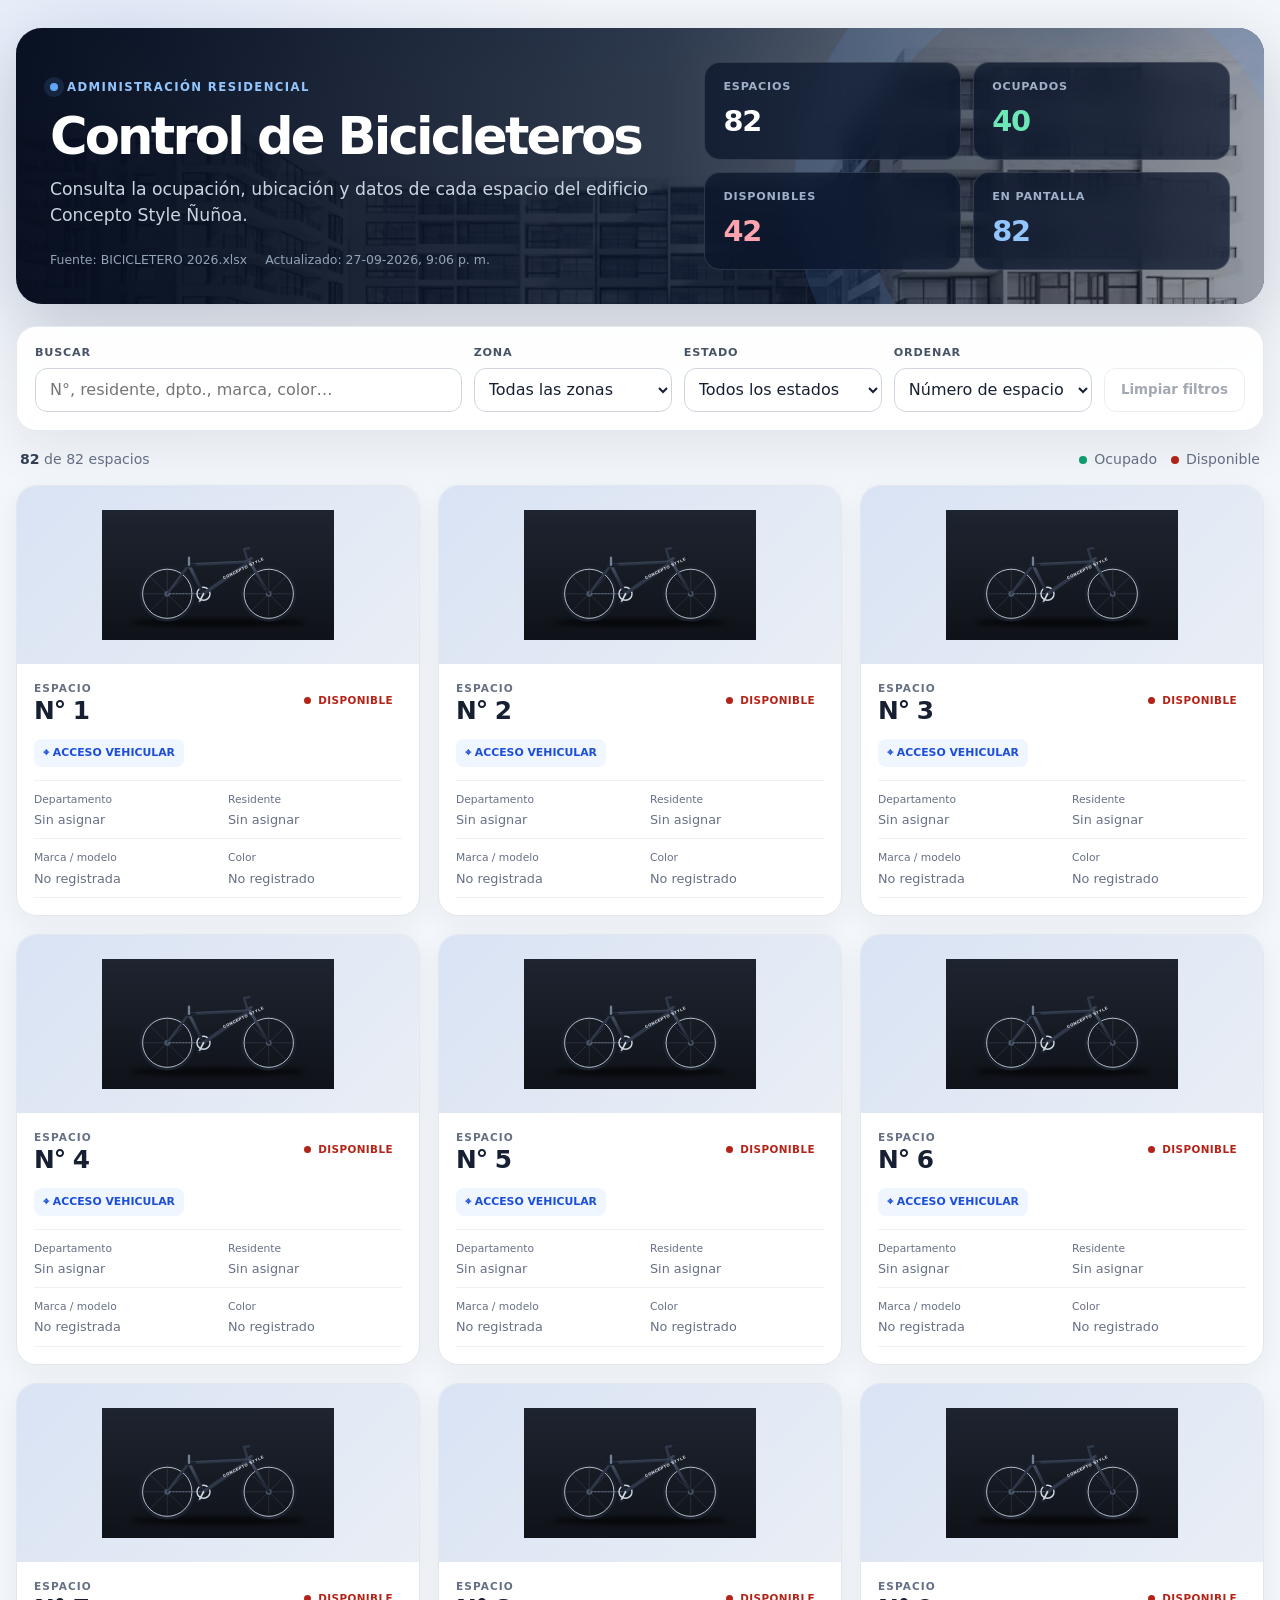
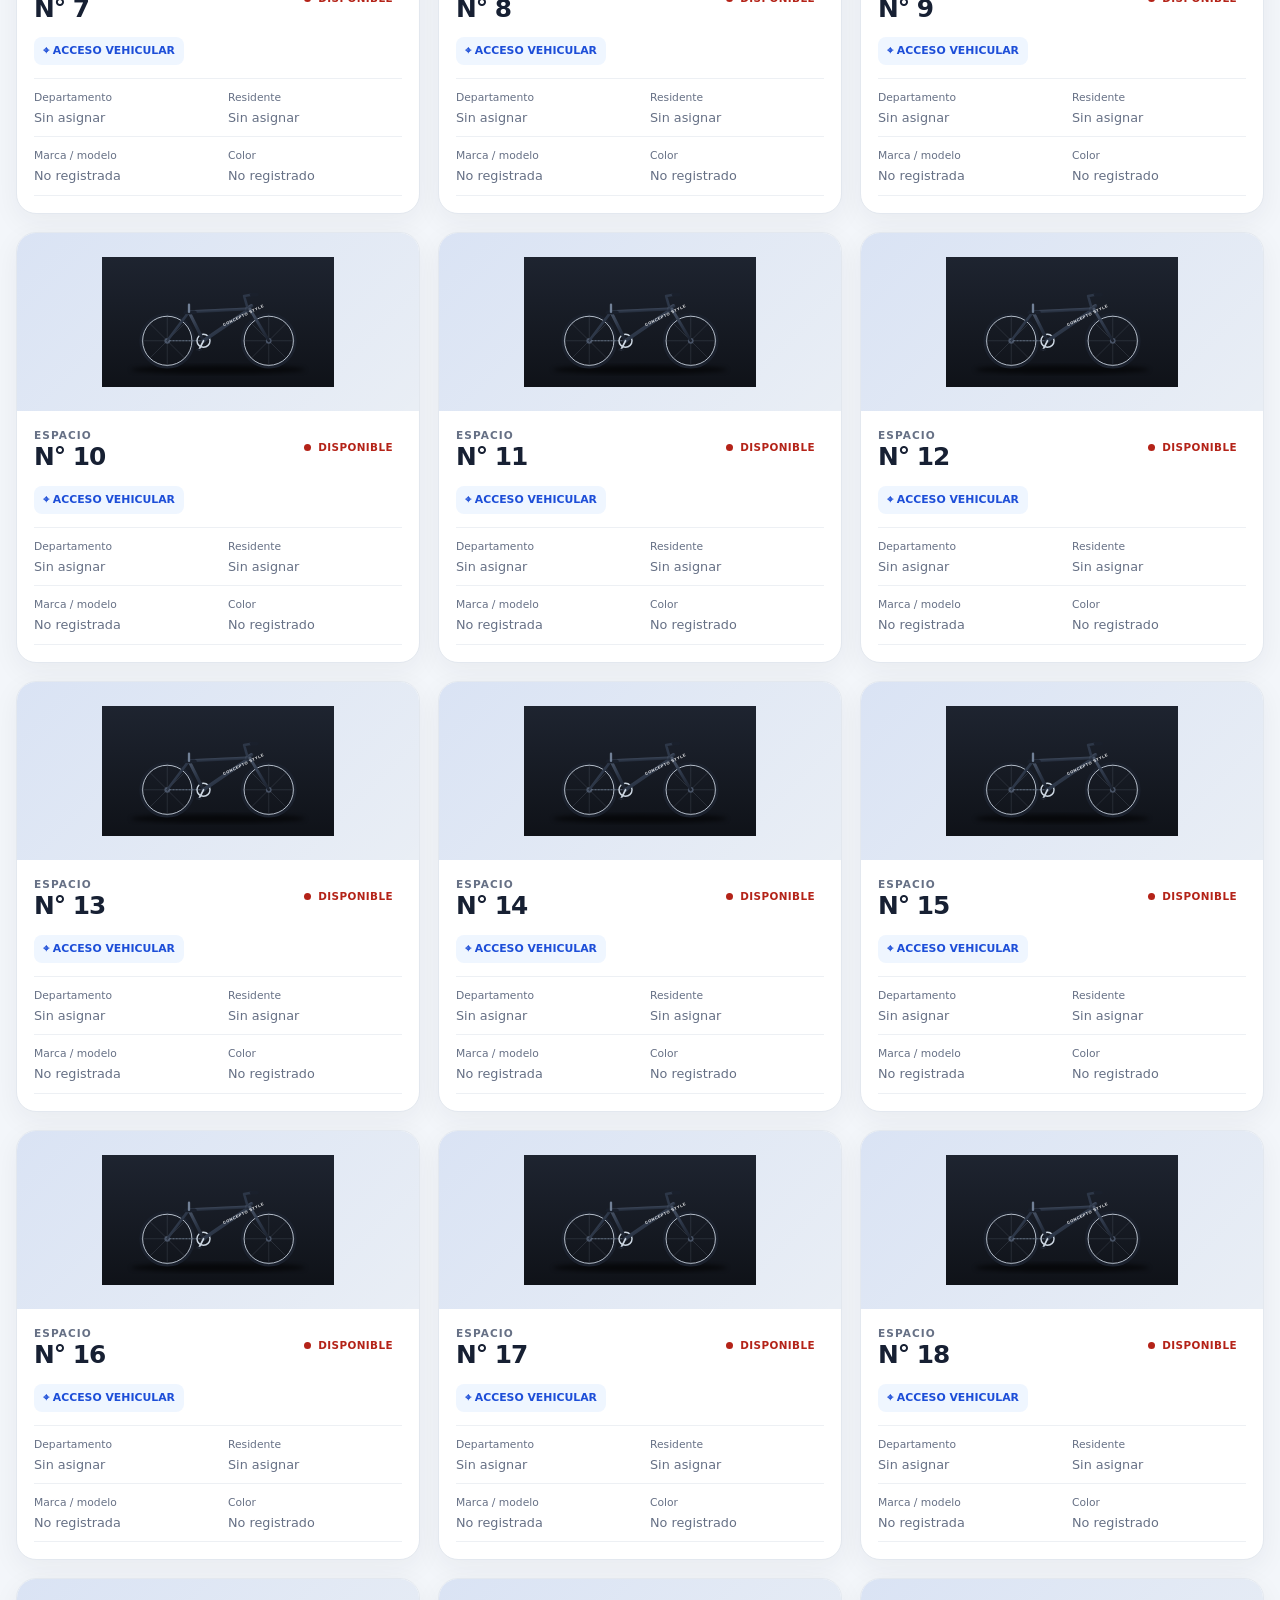
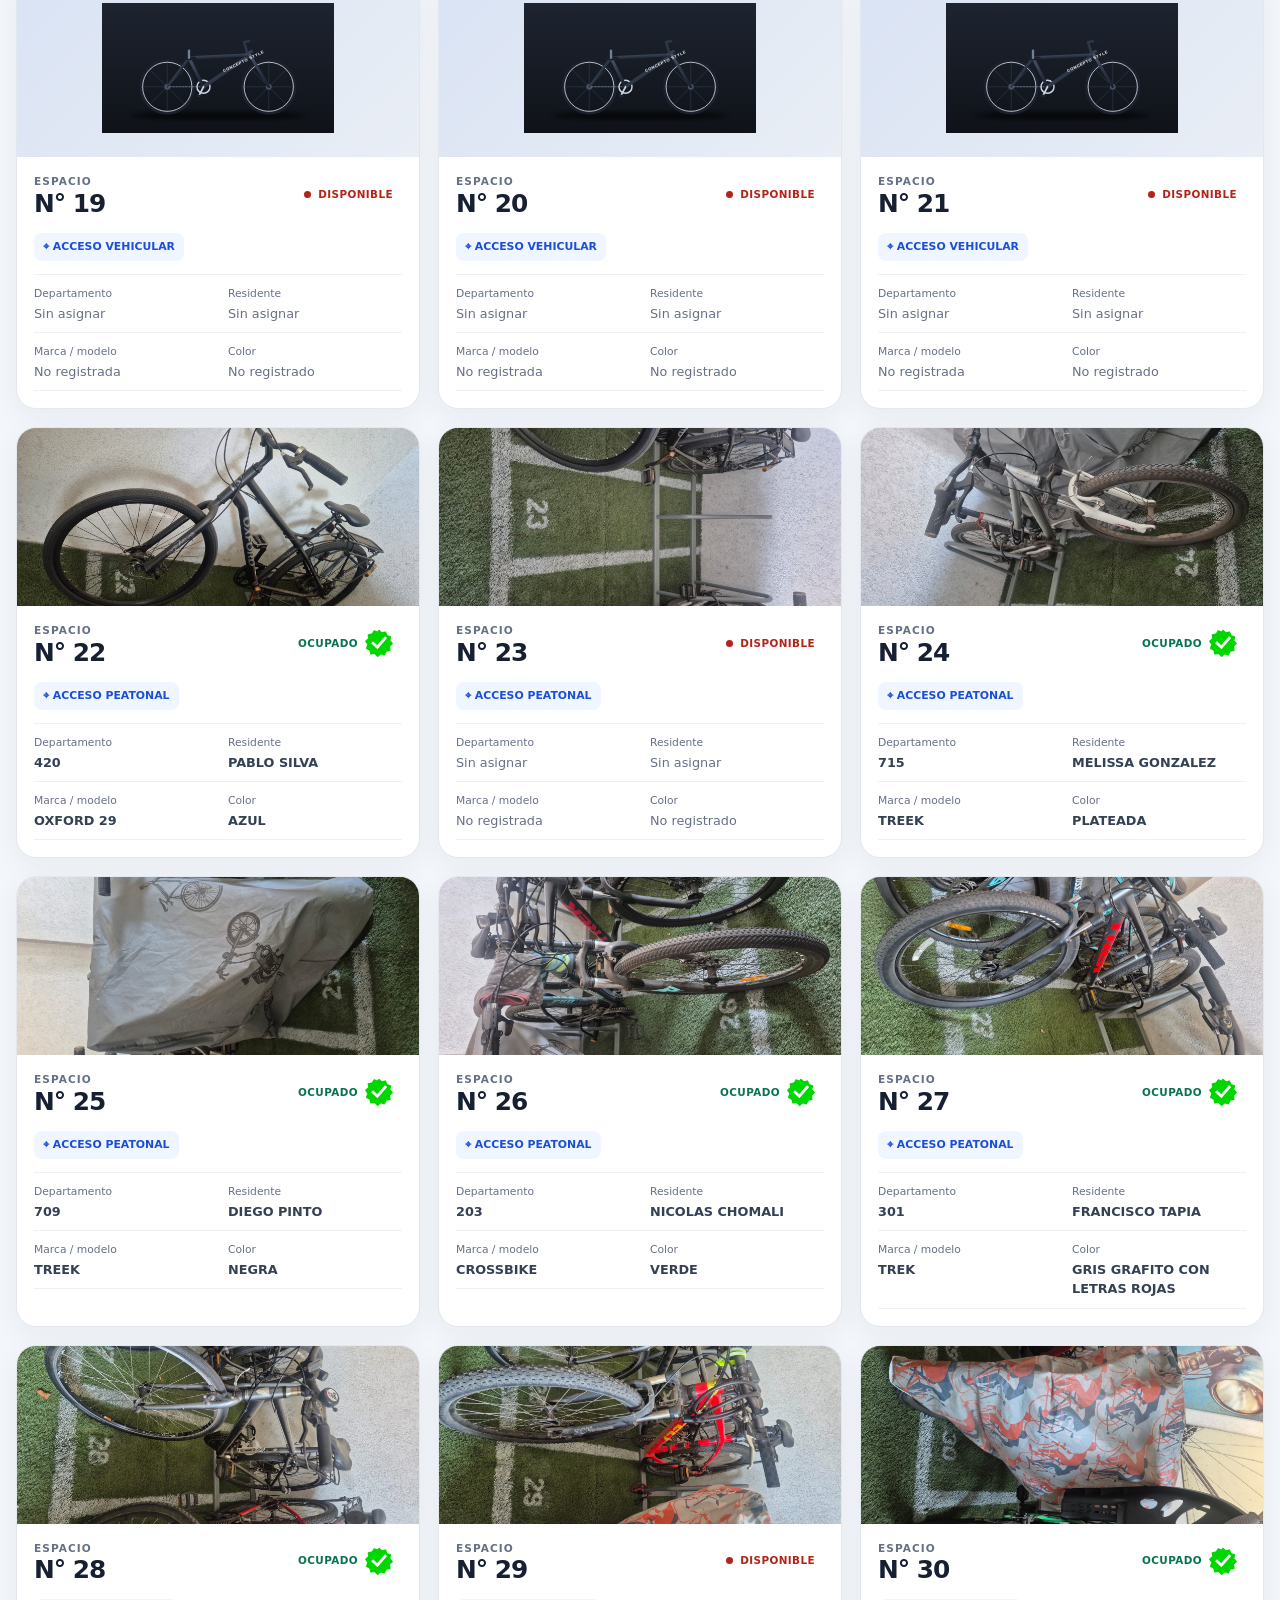
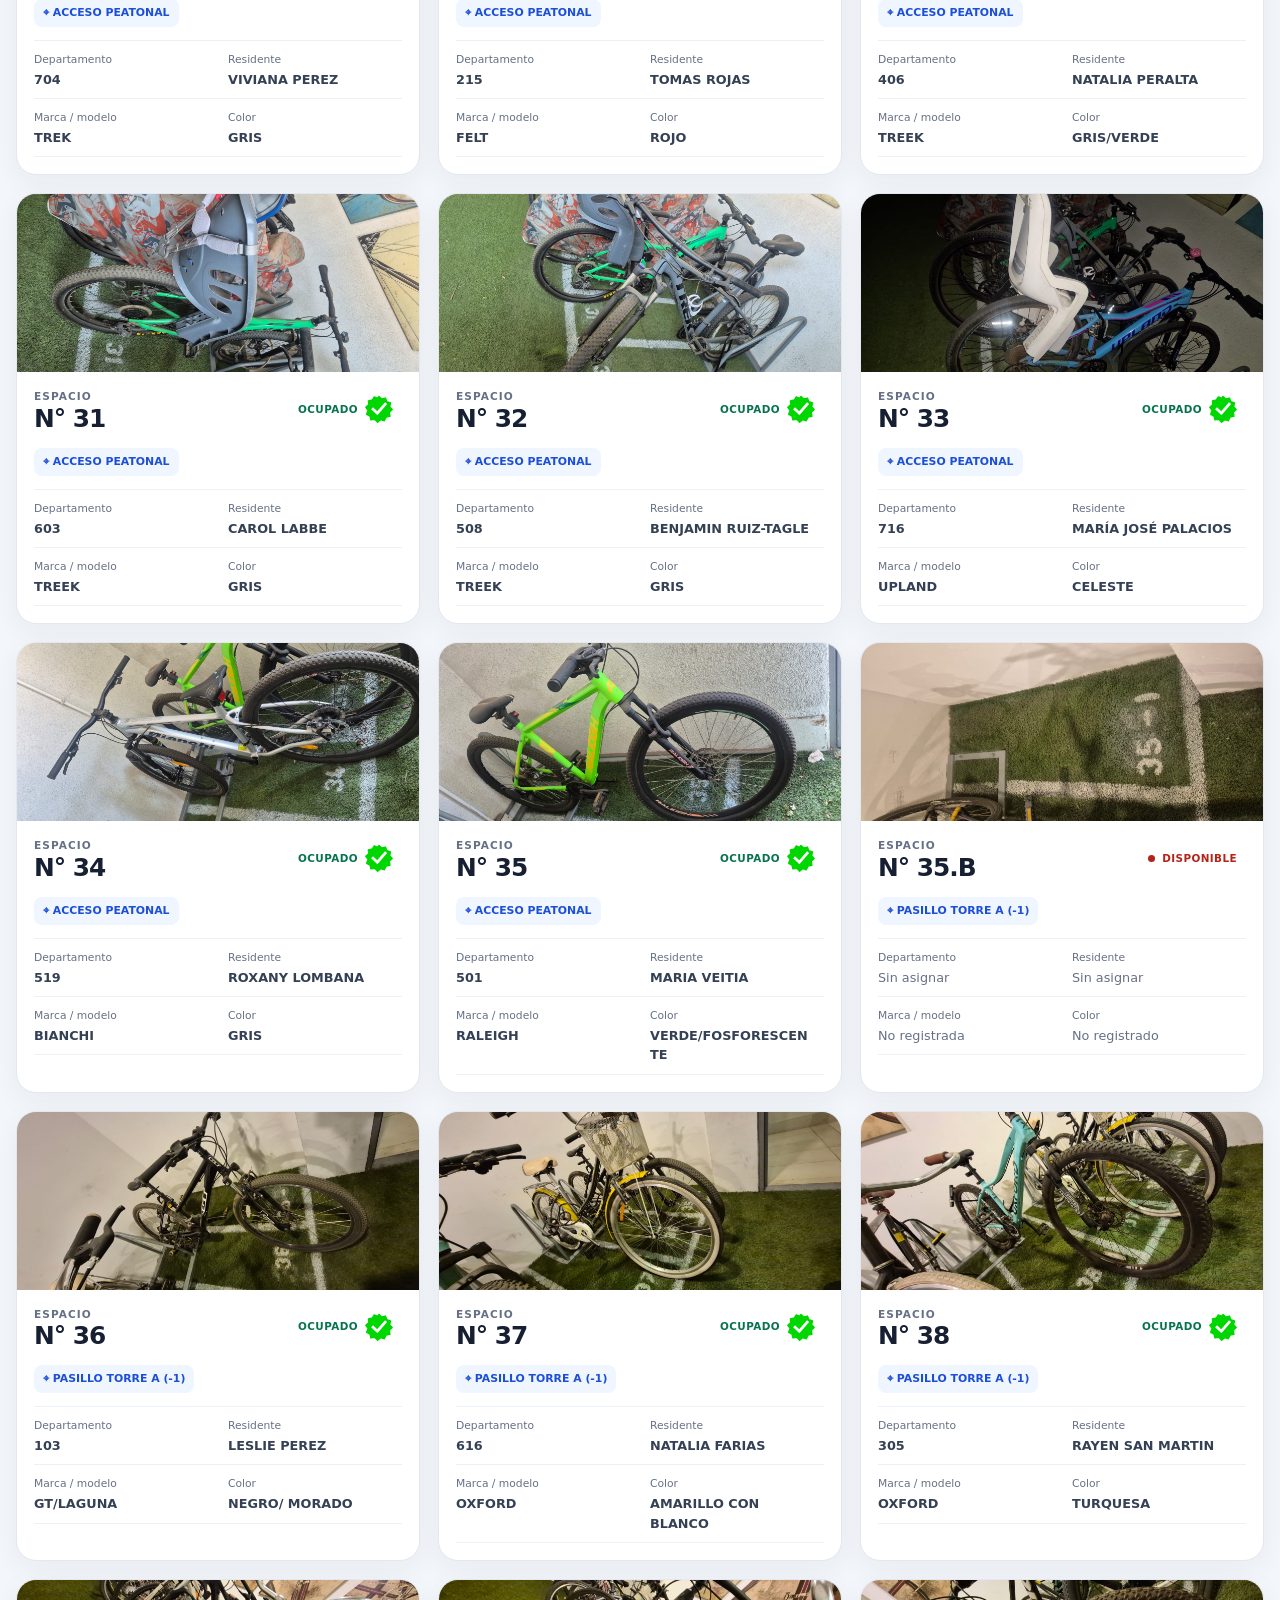
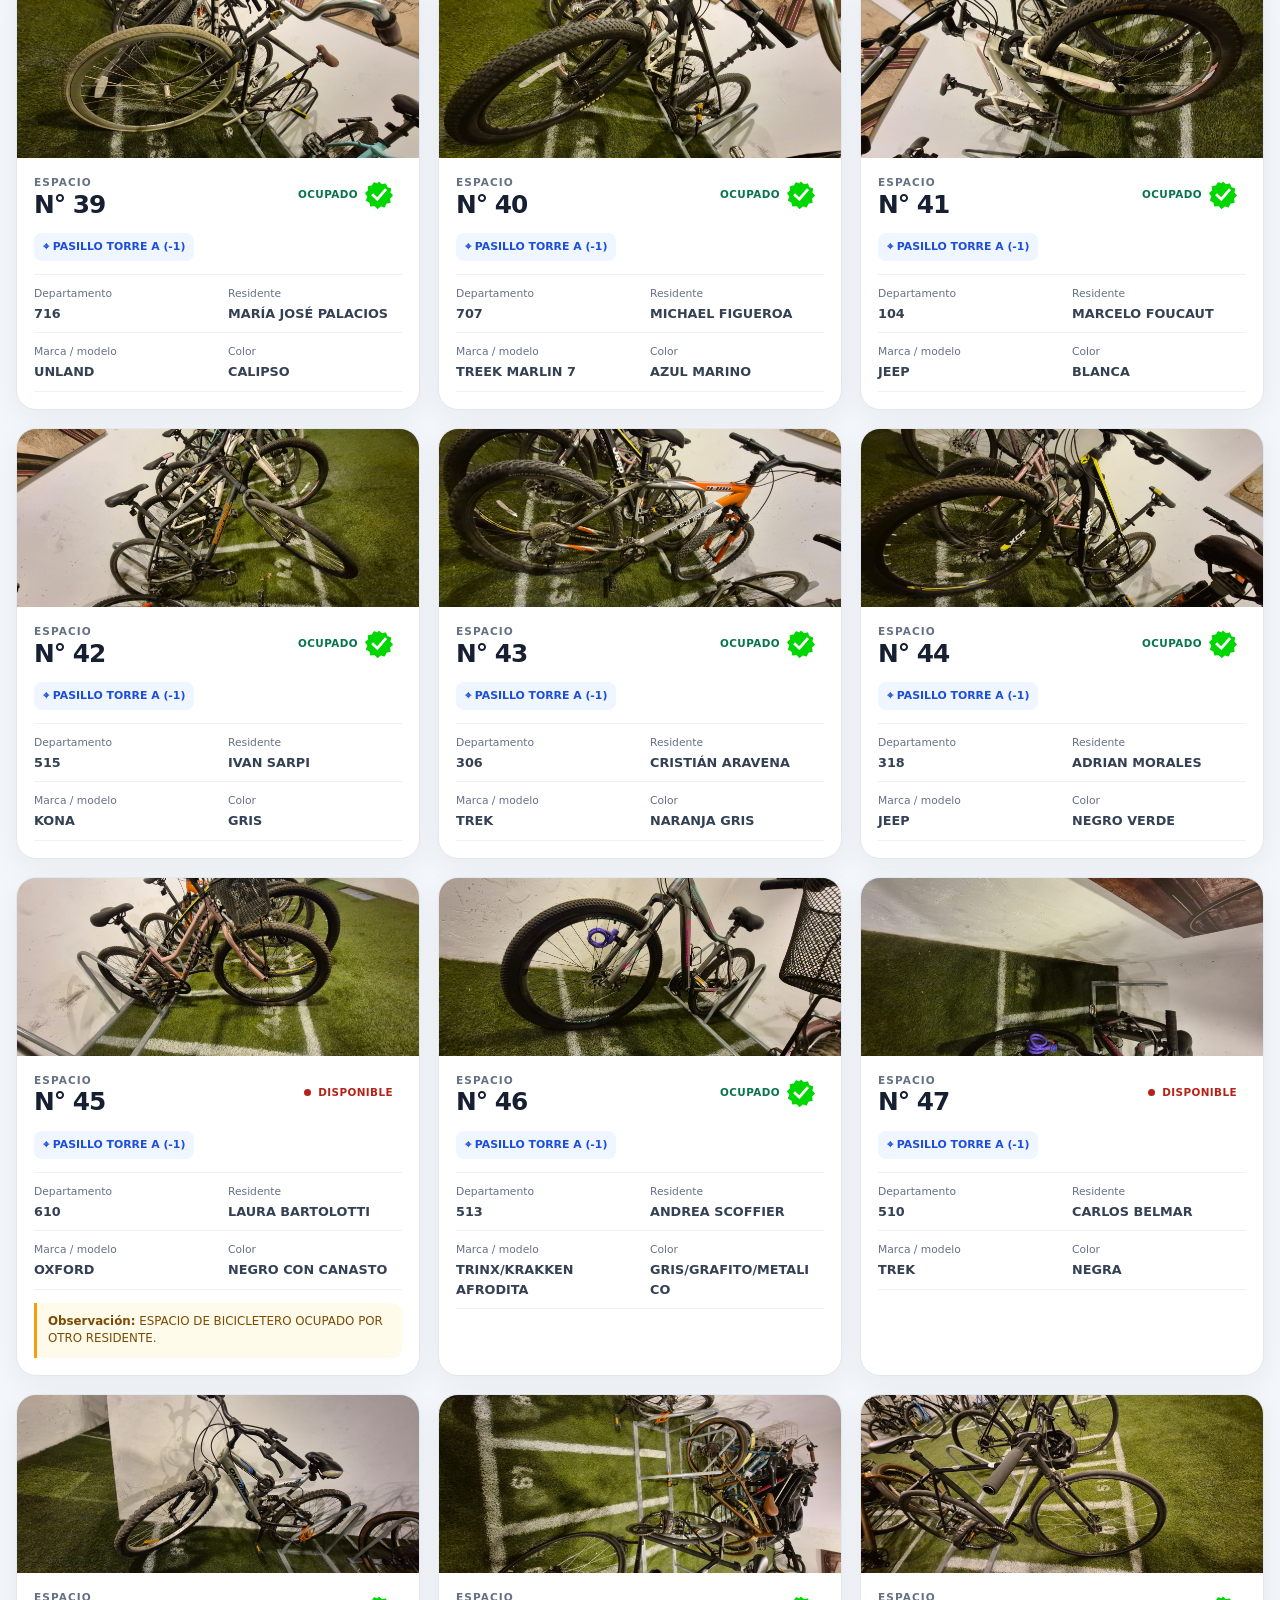
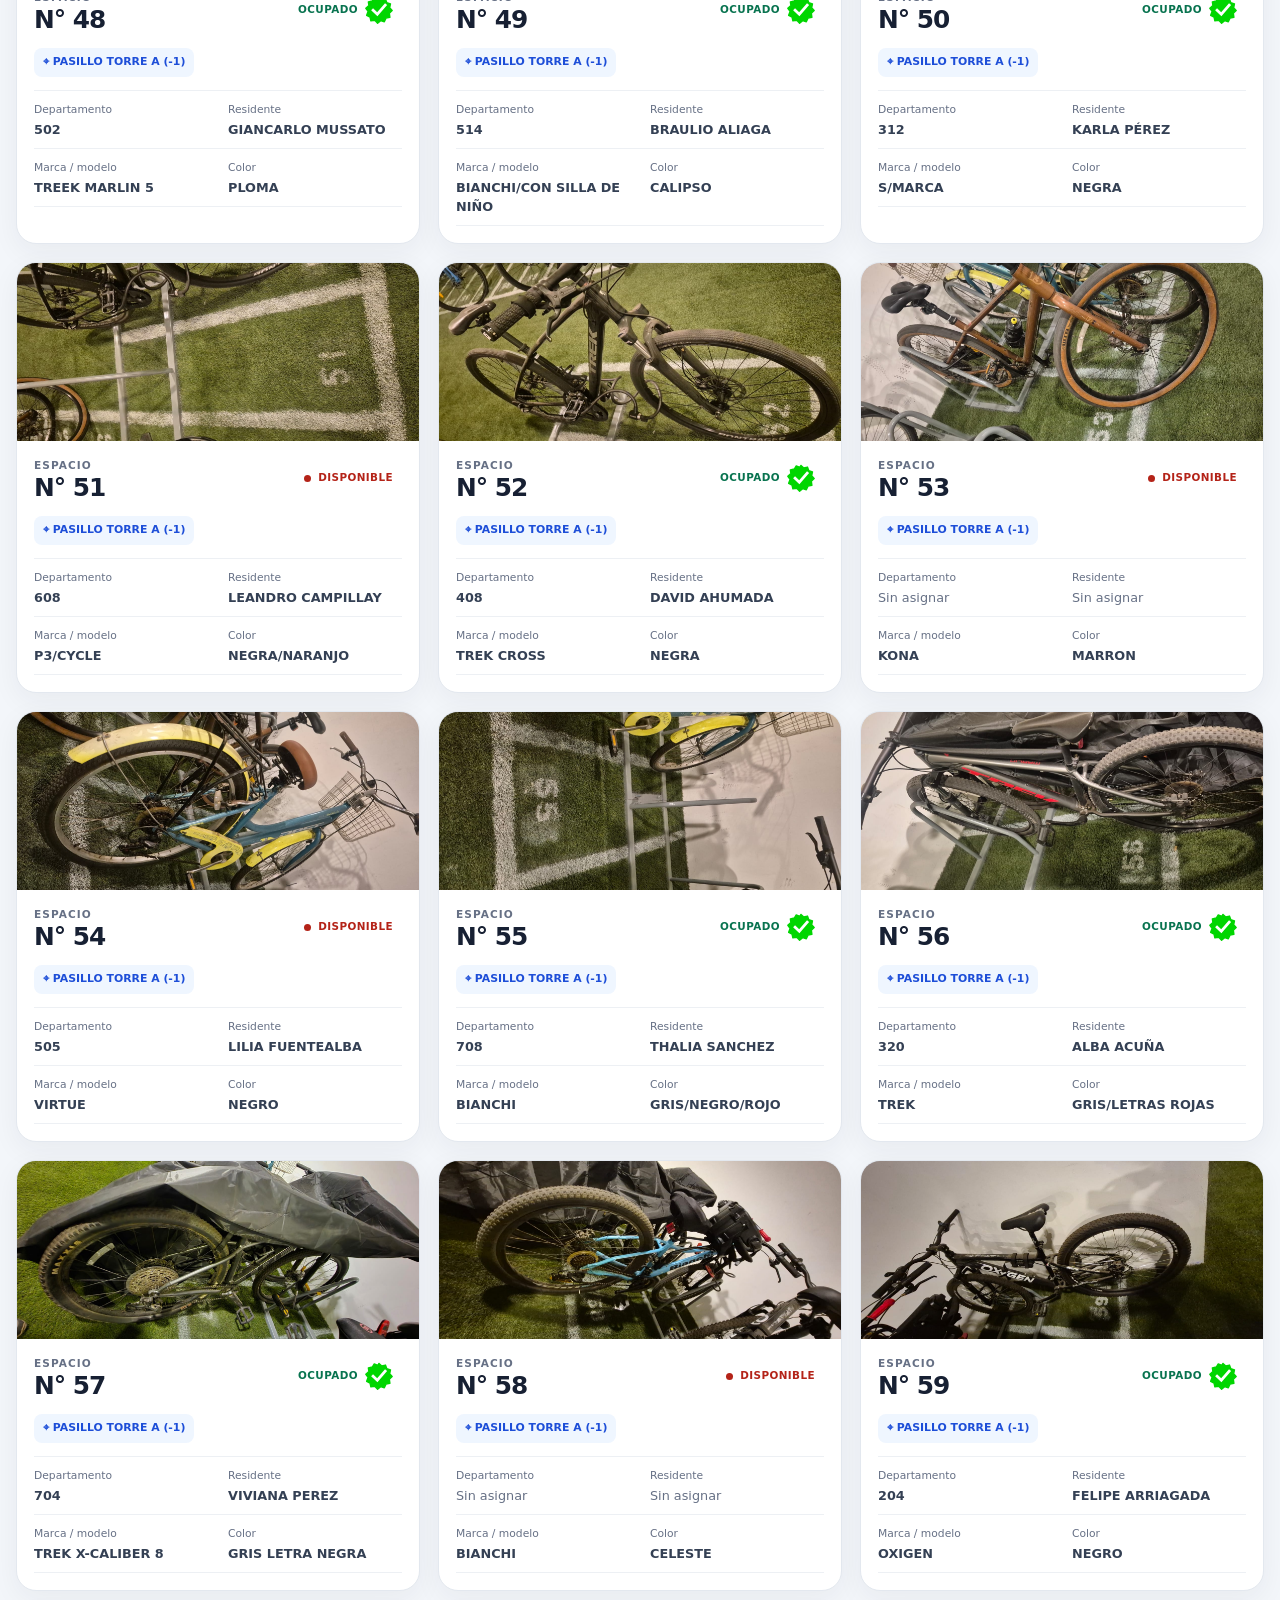
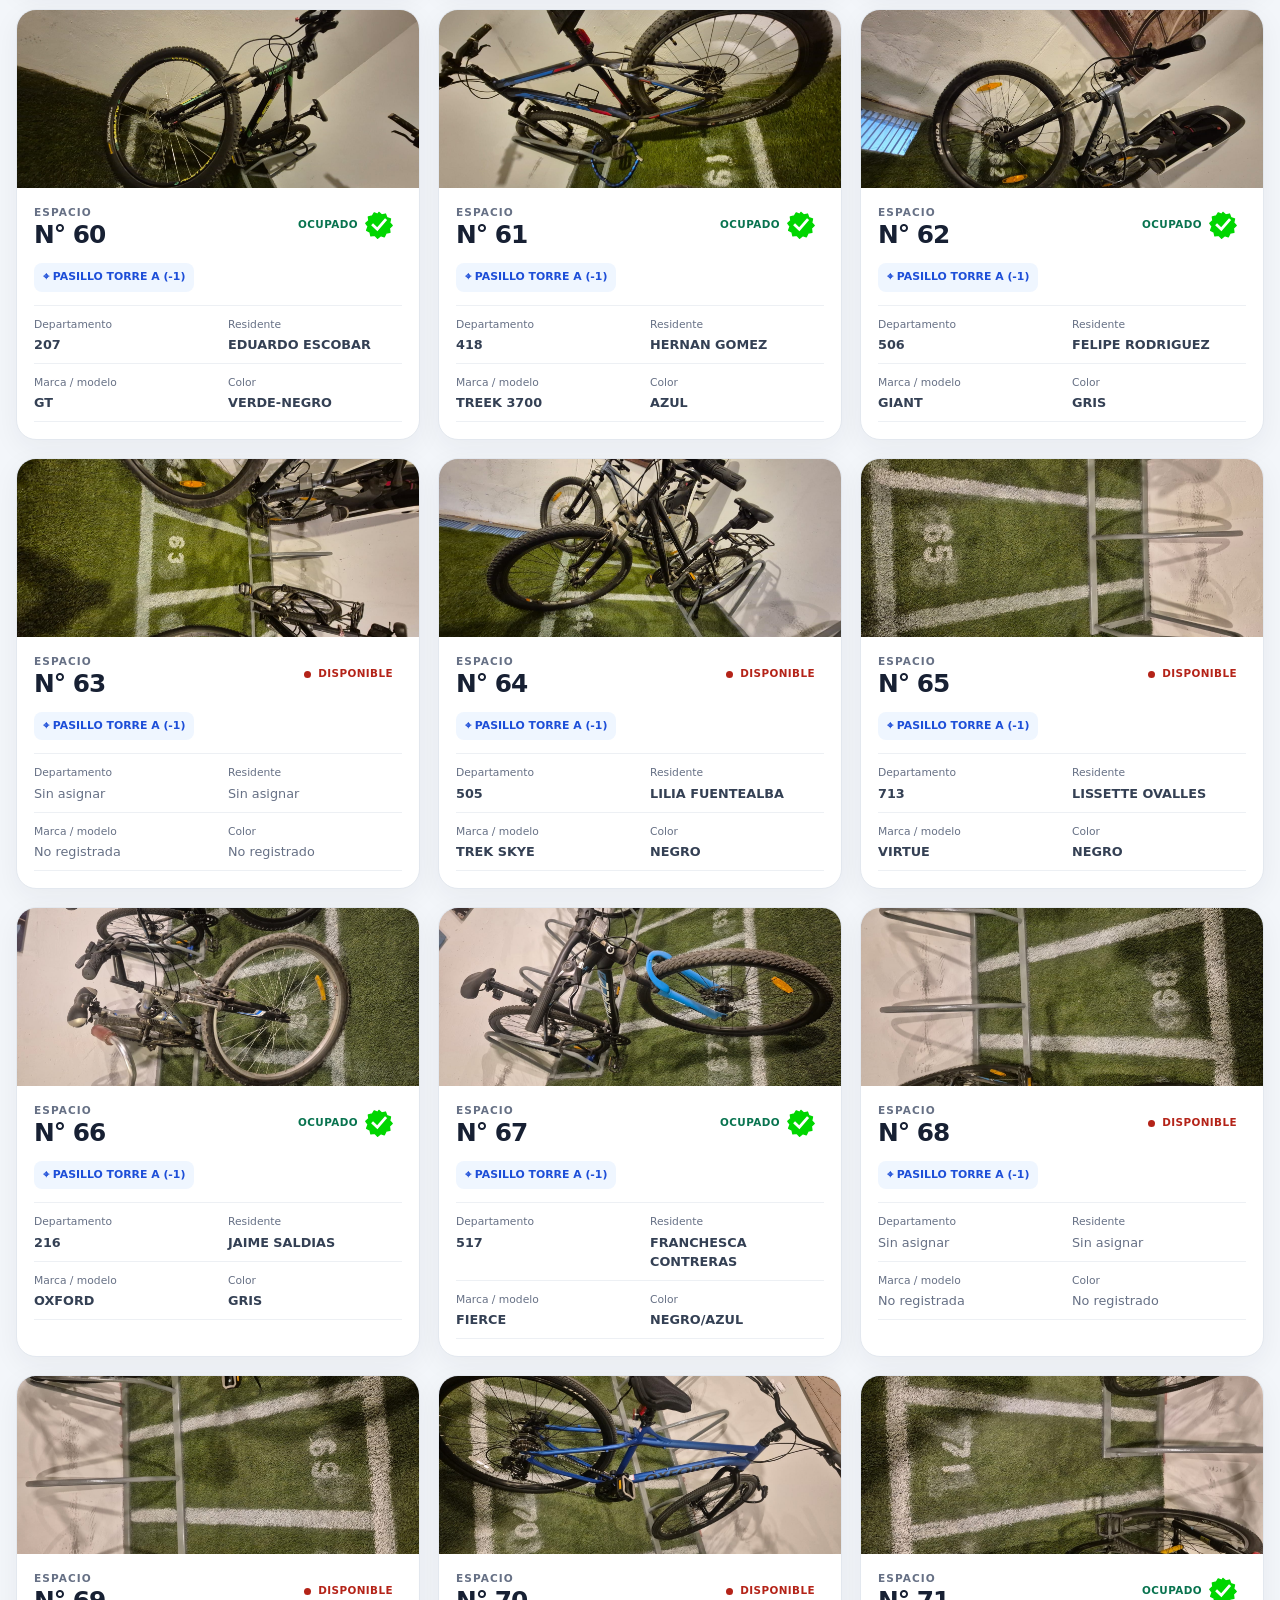
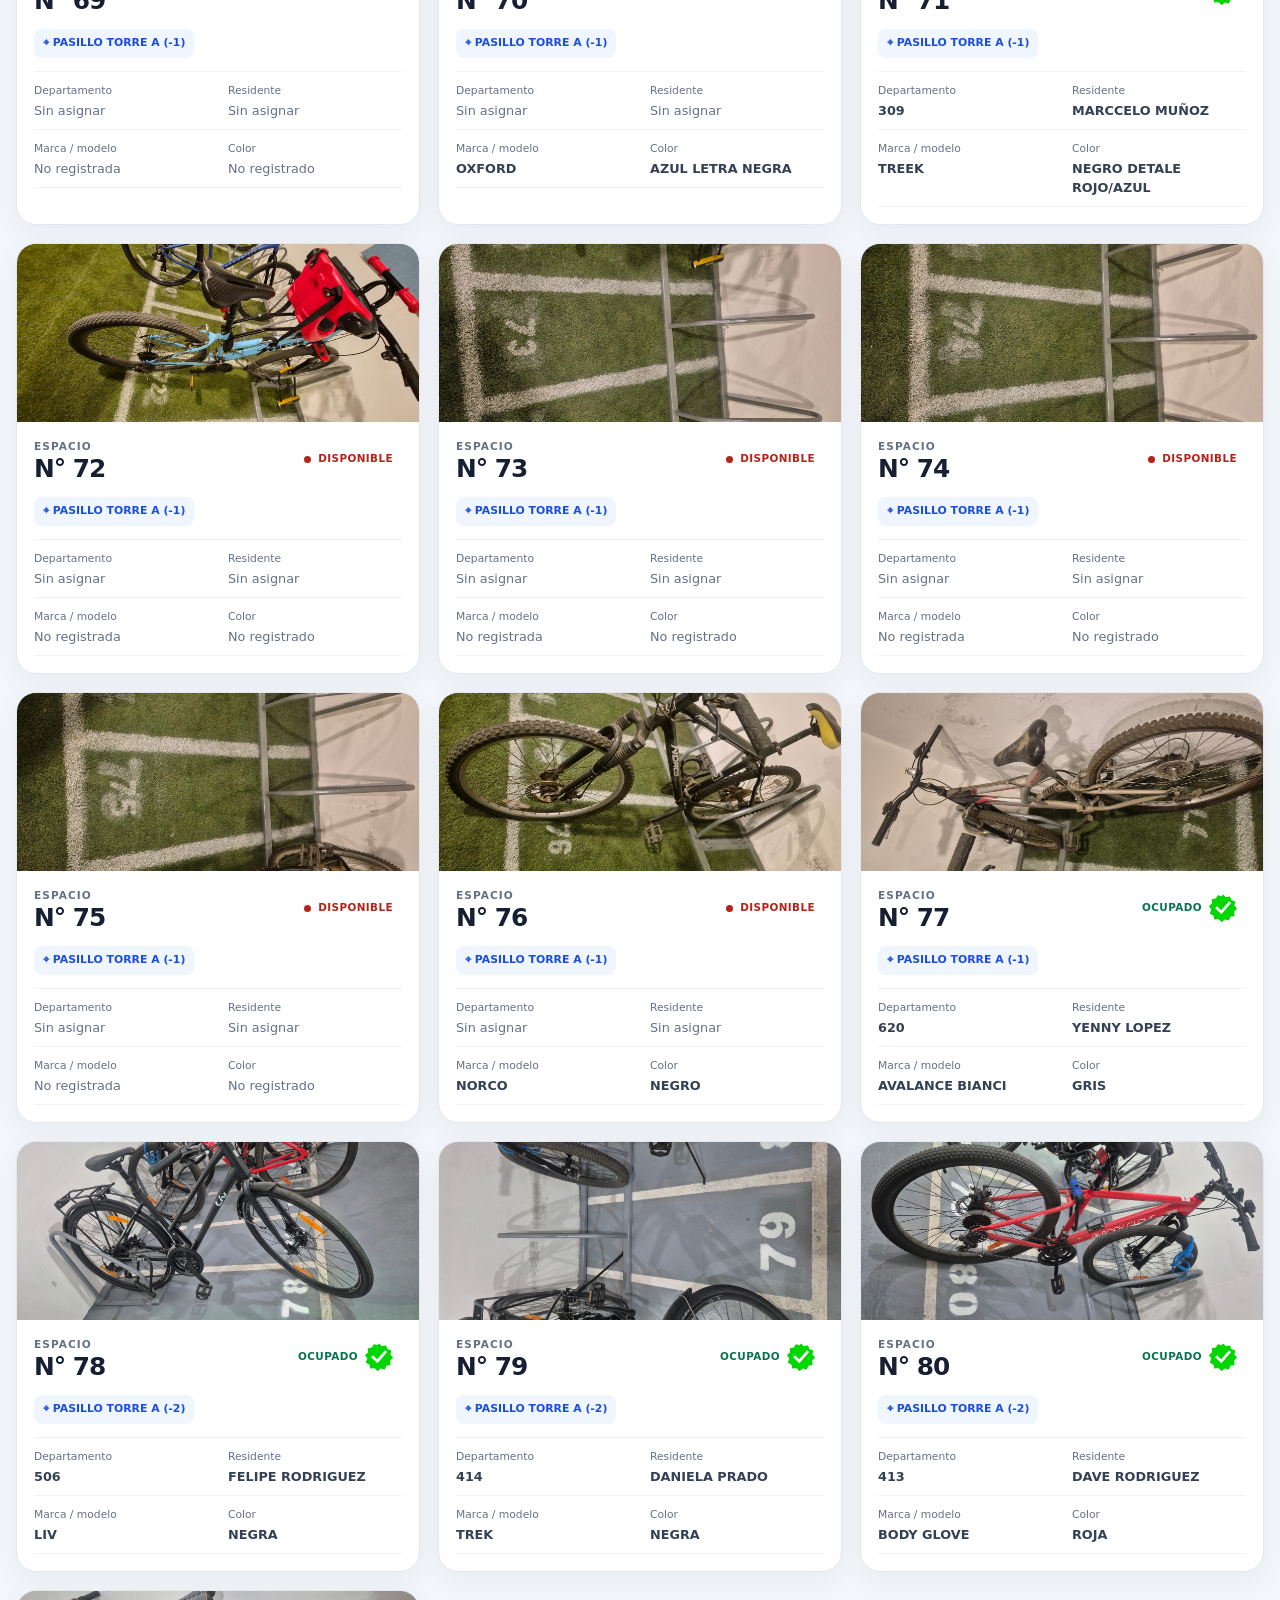
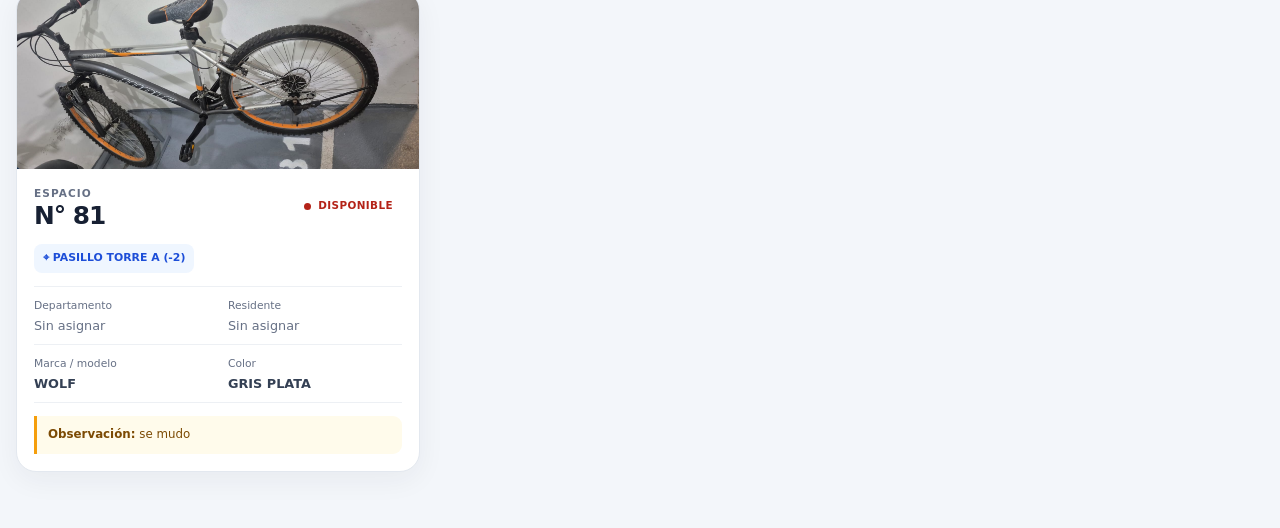
==== index.html @ 29570e8a "Primer intento" ====
<!doctype html>
<html lang='es'>
<head>
  <meta charset='UTF-8'>
  <meta name='viewport' content='width=device-width,initial-scale=1'>
  <meta name='description' content='Panel de control de los espacios de bicicletero de Concepto Style Ñuñoa.'>
  <title>Control de Bicicleteros · Concepto Style</title>
  <link rel="stylesheet" href="./styles.css">
</head>
<body>
  <a class='skip' href='#listado'>Saltar al listado</a>
  <main class='page'>
    <header class='hero'>
      <div class='hero-inner'>
        <div>
          <p class='eyebrow'>Administración residencial</p>
          <h1>Control de Bicicleteros</h1>
          <p class='intro'>Consulta la ocupación, ubicación y datos de cada espacio del edificio Concepto Style Ñuñoa.</p>
          <div class='meta'><span id='sourceLabel'>Fuente: cargando datos…</span><span id='updatedLabel'></span></div>
        </div>
        <section class='stats' aria-label='Resumen de ocupación'>
          <article class='stat'><span>Espacios</span><strong id='totalCount'>—</strong></article>
          <article class='stat occupied'><span>Ocupados</span><strong id='occupiedCount'>—</strong></article>
          <article class='stat available'><span>Disponibles</span><strong id='availableCount'>—</strong></article>
          <article class='stat visible'><span>En pantalla</span><strong id='visibleCount'>—</strong></article>
        </section>
      </div>
    </header>

    <section class='toolbar' aria-label='Filtros del listado'>
      <div class='field search-field'><label for='search'>Buscar</label><input class='control' type='search' id='search' placeholder='N°, residente, dpto., marca, color…' autocomplete='off'></div>
      <div class='field'><label for='zoneFilter'>Zona</label><select class='control' id='zoneFilter'><option value=''>Todas las zonas</option></select></div>
      <div class='field'><label for='statusFilter'>Estado</label><select class='control' id='statusFilter'><option value=''>Todos los estados</option><option value='true'>Ocupado</option><option value='false'>Disponible</option></select></div>
      <div class='field'><label for='sortBy'>Ordenar</label><select class='control' id='sortBy'><option value='space'>Número de espacio</option><option value='zone'>Zona</option><option value='resident'>Residente</option></select></div>
      <button class='button' type='button' id='clearFilters' disabled>Limpiar filtros</button>
    </section>

    <div class='results'>
      <div id='resultSummary' aria-live='polite'>Preparando el listado…</div>
      <div class='legend' aria-label='Leyenda'><span><i class='dot'></i> Ocupado</span><span><i class='dot free'></i> Disponible</span></div>
    </div>
    <div class='notice' id='errorNotice' role='alert' hidden></div>
    <section class='cards' id='listado' aria-label='Listado de bicicleteros' aria-busy='true'>
      <div class='state'><div class='spinner' aria-hidden='true'></div><strong>Cargando bicicleteros</strong>Leyendo la información actualizada del Excel.</div>
    </section>
  </main>

  <dialog class='viewer' id='imageViewer' aria-labelledby='viewerCaption'>
    <div class='viewer-shell'>
      <button class='viewer-close' id='viewerClose' type='button' aria-label='Cerrar imagen'>×</button>
      <img class='viewer-image' id='viewerImage' alt=''>
      <p class='viewer-caption' id='viewerCaption'></p>
    </div>
  </dialog>

  <!-- Respaldo para abrir con doble clic. Por HTTP, bicicleteros.json tiene prioridad. -->
  <script src='./bicicleteros-data.js'></script>
  <script src="./app.js"></script>
</body>
</html>
---- styles.css ----
:root{color-scheme:light;--ink:#172033;--muted:#667085;--line:#e3e8ef;--panel:#fff;--canvas:#f3f6fa;--navy:#0b1730;--blue:#2563eb;--blue-soft:#eff6ff;--green:#0f9f6e;--green-soft:#ecfdf5;--amber:#b85f06;--amber-soft:#fff7e6;--danger:#b42318;--shadow:0 18px 50px rgba(29,41,57,.08)}
*{box-sizing:border-box}html{scroll-behavior:smooth}html,body{max-width:100%;overflow-x:hidden}
body{margin:0;min-height:100vh;background:radial-gradient(circle at 10% 0%,rgba(37,99,235,.08),transparent 28rem),var(--canvas);color:var(--ink);font-family:Inter,ui-sans-serif,system-ui,-apple-system,'Segoe UI',sans-serif;line-height:1.5}
button,input,select{font:inherit}.skip{position:fixed;top:10px;left:10px;z-index:100;padding:9px 13px;border-radius:9px;background:#fff;color:var(--blue);font-weight:800;transform:translateY(-160%)}.skip:focus{transform:none}
.page{width:min(1440px,calc(100% - 32px));margin:auto;padding:28px 0 56px}
.hero{position:relative;isolation:isolate;overflow:hidden;border-radius:26px;background:var(--navy);box-shadow:0 24px 70px rgba(11,23,48,.2);color:#fff}
.hero:before{position:absolute;inset:0;z-index:-2;background:linear-gradient(90deg,rgba(5,13,30,.98),rgba(7,20,43,.84) 52%,rgba(7,20,43,.42)),url('./images/edificio.png') center/cover;content:''}
.hero:after{position:absolute;right:-90px;bottom:-170px;z-index:-1;width:420px;height:420px;border:70px solid rgba(96,165,250,.13);border-radius:50%;content:''}
.hero-inner{display:grid;grid-template-columns:minmax(0,1fr) minmax(420px,.85fr);gap:36px;align-items:end;min-height:270px;padding:34px}
.eyebrow{display:flex;gap:9px;align-items:center;margin:0 0 14px;color:#93c5fd;font-size:.73rem;font-weight:850;letter-spacing:.12em;text-transform:uppercase}.eyebrow:before{width:8px;height:8px;border-radius:50%;background:#60a5fa;box-shadow:0 0 0 6px rgba(96,165,250,.13);content:''}
h1{margin:0;font-size:clamp(2rem,4vw,3.65rem);line-height:1.02;letter-spacing:-.055em}.intro{max-width:640px;margin:15px 0 0;color:#cbd5e1;font-size:clamp(.95rem,1.5vw,1.08rem)}.meta{display:flex;flex-wrap:wrap;gap:8px 18px;margin-top:22px;color:#94a3b8;font-size:.78rem}
.stats{display:grid;grid-template-columns:repeat(2,minmax(0,1fr));gap:12px}.stat{min-height:92px;padding:16px 18px;border:1px solid rgba(255,255,255,.13);border-radius:16px;background:rgba(9,20,42,.72);backdrop-filter:blur(14px)}.stat span{display:block;margin-bottom:4px;color:#9fb0c8;font-size:.7rem;font-weight:800;letter-spacing:.07em;text-transform:uppercase}.stat strong{font-size:1.8rem;letter-spacing:-.04em}.stat.occupied strong{color:#6ee7b7}.stat.available strong{color:#fda4af}.stat.visible strong{color:#93c5fd}
.toolbar{position:sticky;top:12px;z-index:20;display:grid;grid-template-columns:minmax(250px,1.4fr) repeat(3,minmax(150px,.65fr)) auto;gap:12px;align-items:end;margin-top:22px;padding:18px;border:1px solid rgba(227,232,239,.9);border-radius:20px;background:rgba(255,255,255,.94);box-shadow:var(--shadow);backdrop-filter:blur(16px)}
.field{min-width:0}.field label{display:block;margin-bottom:6px;color:#475467;font-size:.7rem;font-weight:850;letter-spacing:.07em;text-transform:uppercase}.control{width:100%;min-width:0;max-width:100%;height:44px;border:1px solid #d0d5dd;border-radius:12px;outline:0;background:#fff;color:var(--ink)}input.control{padding:0 14px}select.control{padding:0 10px}.control:focus{border-color:#84adff;box-shadow:0 0 0 4px rgba(37,99,235,.12)}
.button{height:44px;padding:0 16px;border:1px solid #d0d5dd;border-radius:12px;background:#fff;color:#344054;cursor:pointer;font-size:.84rem;font-weight:800;white-space:nowrap}.button:hover:not(:disabled){background:#f8fafc}.button:disabled{cursor:default;opacity:.45}
.results{display:flex;gap:18px;align-items:center;justify-content:space-between;min-height:54px;padding:14px 4px 10px;color:var(--muted);font-size:.88rem}.results strong{color:#344054}.legend{display:flex;gap:14px}.legend span{display:flex;gap:7px;align-items:center}.dot{width:8px;height:8px;border-radius:50%;background:var(--green)}.dot.free{background:var(--danger)}
.notice{margin-bottom:18px;padding:16px 18px;border:1px solid #fda29b;border-radius:14px;background:#fff1f0;color:var(--danger)}.cards{display:grid;grid-template-columns:repeat(auto-fill,minmax(min(100%,300px),1fr));gap:18px}
.card{display:flex;min-width:0;min-height:390px;overflow:hidden;flex-direction:column;border:1px solid var(--line);border-radius:20px;background:var(--panel);box-shadow:0 8px 28px rgba(29,41,57,.055);transition:.2s}.card:hover{border-color:#c8d3e1;box-shadow:0 18px 42px rgba(29,41,57,.11);transform:translateY(-3px)}
.media{position:relative;display:grid;height:178px;overflow:hidden;place-items:center;background:linear-gradient(135deg,rgba(37,99,235,.08),transparent),#e9eef5}.media img{width:100%;height:100%;object-fit:cover;transition:transform .35s}.card:hover .media img{transform:scale(1.035)}
.image-button{position:relative;width:100%;height:100%;overflow:hidden;padding:0;border:0;background:transparent;cursor:zoom-in}.image-button:focus-visible{outline:4px solid #60a5fa;outline-offset:-4px}.default-media img{object-fit:contain;padding:24px}.zoom-hint{position:absolute;right:11px;bottom:11px;padding:6px 9px;border-radius:9px;background:rgba(8,18,38,.78);color:#fff;font-size:.68rem;font-weight:800;opacity:0;transform:translateY(5px);transition:.2s;backdrop-filter:blur(7px)}.image-button:hover .zoom-hint,.image-button:focus-visible .zoom-hint{opacity:1;transform:none}
.fallback{max-width:240px;padding:18px;color:#7a889b;text-align:center;font-size:.8rem}.fallback b{display:block;font-size:1.6rem;opacity:.55}
.card-body{display:flex;flex:1;flex-direction:column;padding:17px}.card-top{display:flex;gap:14px;align-items:flex-start;justify-content:space-between}.space-label{display:block;color:#98a2b3;font-size:.66rem;font-weight:850;letter-spacing:.1em;text-transform:uppercase}.space-number{margin:0;font-size:1.55rem;line-height:1.1;letter-spacing:-.04em}
.badge{display:inline-flex;gap:7px;align-items:center;padding:6px 9px;border-radius:999px;background:transparent;color:#08734f;font-size:.65rem;font-weight:900;letter-spacing:.04em}.badge:before{width:7px;height:7px;border-radius:50%;background:var(--green);content:''}.badge.free{background:transparent;color:var(--danger)}.badge.free:before{background:var(--danger)}
.zone{align-self:flex-start;margin:15px 0 13px;padding:6px 9px;border-radius:8px;background:var(--blue-soft);color:#1d4ed8;font-size:.68rem;font-weight:850}.details{display:grid;grid-template-columns:1fr 1fr;margin:0;border-top:1px solid #edf0f4}.detail{min-width:0;padding:11px 8px 9px 0;border-bottom:1px solid #edf0f4}.detail:nth-child(even){padding-left:10px}.detail dt{margin:0 0 2px;color:#98a2b3;font-size:.67rem}.detail dd{overflow-wrap:anywhere;margin:0;color:#344054;font-size:.8rem;font-weight:680}.detail dd.missing{color:#b2bac6;font-weight:520}
.observation{margin:13px 0 0;padding:10px 11px;border-left:3px solid #f59e0b;border-radius:0 9px 9px 0;background:#fffbeb;color:#7c4a03;font-size:.74rem}.state{grid-column:1/-1;padding:60px 24px;border:1px dashed #cbd5e1;border-radius:20px;background:rgba(255,255,255,.66);color:var(--muted);text-align:center}.state strong{display:block;margin-bottom:4px;color:#344054}.spinner{width:28px;height:28px;margin:0 auto 12px;border:3px solid #dbe4f0;border-top-color:var(--blue);border-radius:50%;animation:spin .8s linear infinite}
.viewer{width:min(94vw,1100px);max-width:none;padding:0;border:0;border-radius:20px;background:#071227;color:#fff;box-shadow:0 30px 100px rgba(2,6,23,.5)}.viewer::backdrop{background:rgba(2,6,23,.82);backdrop-filter:blur(5px)}.viewer-shell{position:relative;display:grid;min-height:260px;place-items:center;padding:48px 24px 18px}.viewer-image{display:block;max-width:100%;max-height:78vh;border-radius:12px;object-fit:contain}.viewer-close{position:absolute;top:12px;right:12px;width:38px;height:38px;border:1px solid rgba(255,255,255,.2);border-radius:50%;background:rgba(255,255,255,.1);color:#fff;cursor:pointer;font-size:1.45rem;line-height:1}.viewer-close:hover,.viewer-close:focus-visible{background:#fff;color:#071227}.viewer-caption{margin:14px 0 0;color:#cbd5e1;font-size:.84rem;text-align:center}
[hidden]{display:none!important}@keyframes spin{to{transform:rotate(360deg)}}
@media(max-width:1060px){.hero-inner{grid-template-columns:1fr}.toolbar{grid-template-columns:1fr 1fr}.search-field{grid-column:1/-1}}
@media(max-width:680px){.page{width:calc(100% - 20px);padding-top:10px}.hero{border-radius:20px}.hero-inner{min-height:0;padding:25px 20px}.stat{min-height:78px;padding:13px}.stat strong{font-size:1.45rem}.toolbar{position:static;grid-template-columns:1fr;padding:14px}.search-field{grid-column:auto}.results{align-items:flex-start;flex-direction:column;gap:7px}.cards{grid-template-columns:1fr}}
@media(prefers-reduced-motion:reduce){*,*:before,*:after{scroll-behavior:auto!important;transition-duration:.01ms!important;animation-duration:.01ms!important}}

.card .space-label,.card .detail dt,.card .detail dd.missing{color:#667085}

/* Sello junto al estado ocupado. */
.badge{min-height:40px;flex-shrink:0;white-space:nowrap}
.badge:not(.free)::before{content:none}
.verified-icon{display:block;width:28px;height:28px;flex-shrink:0}
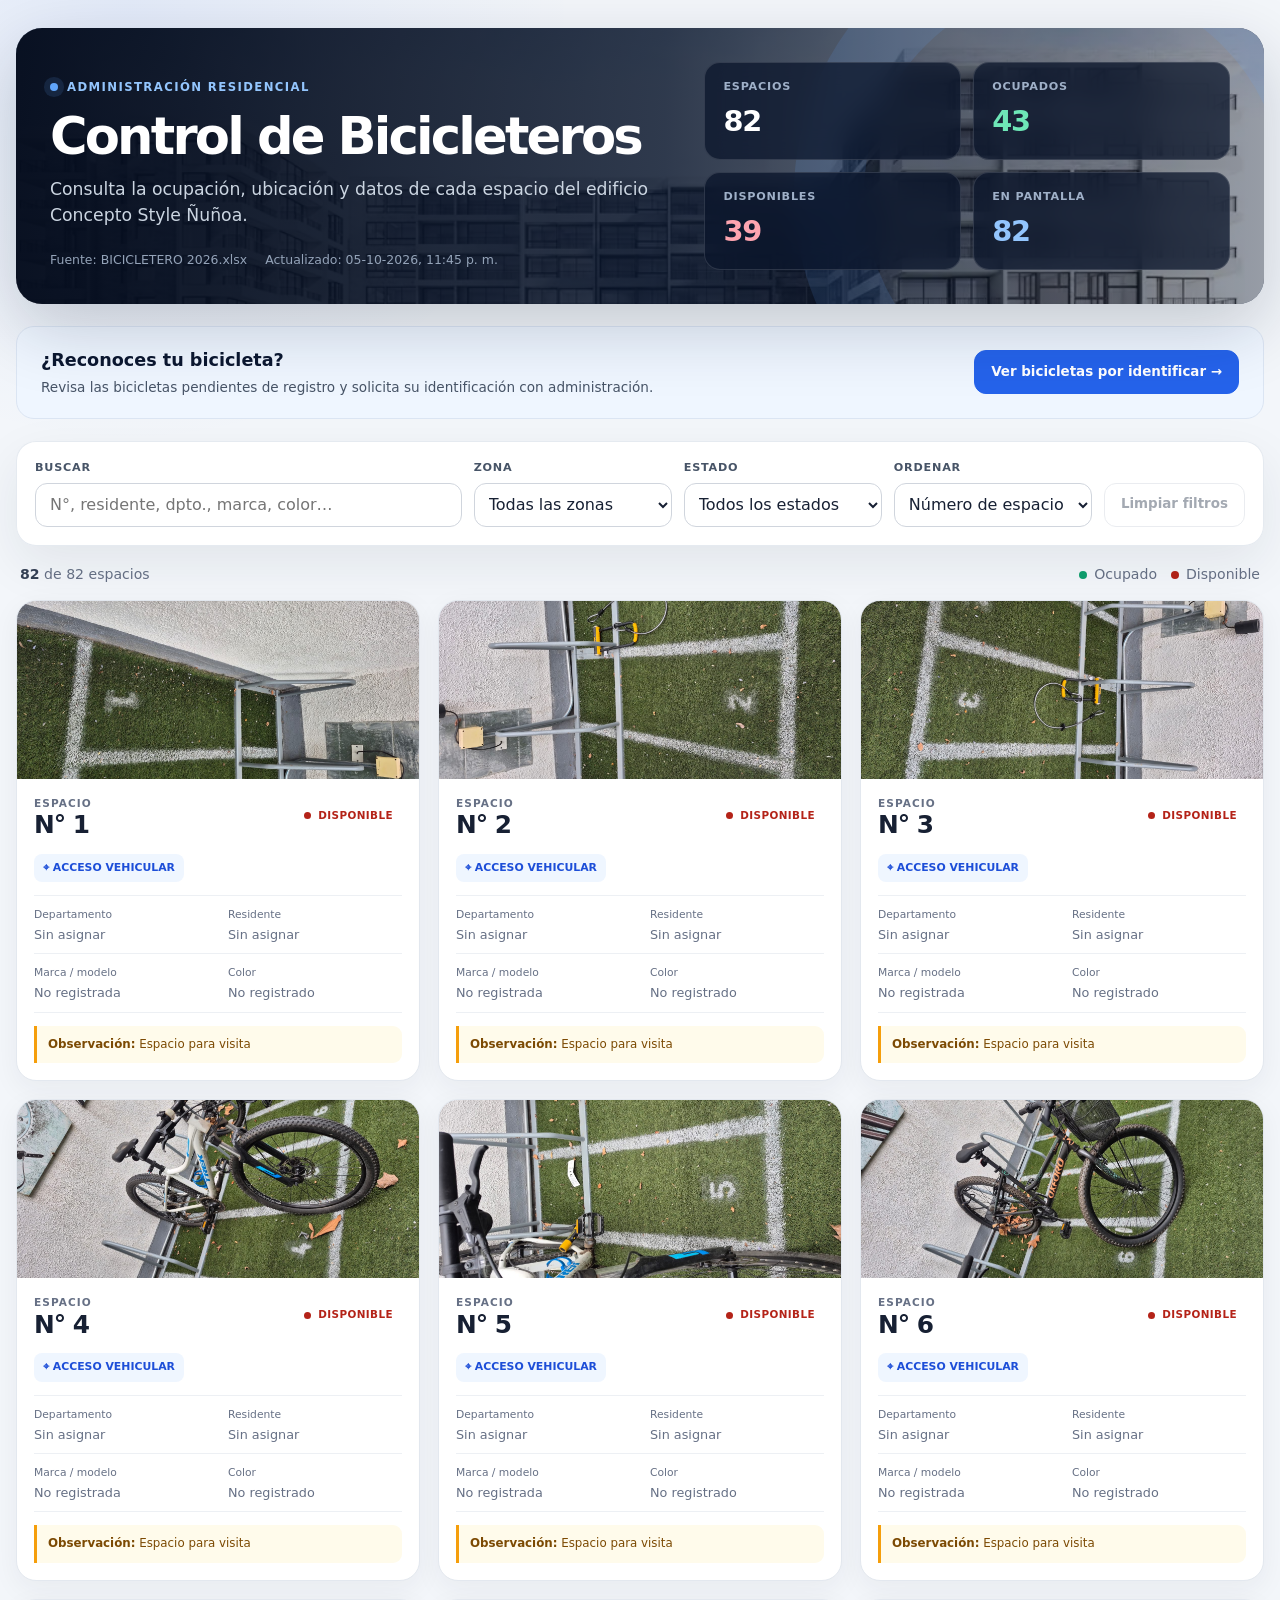
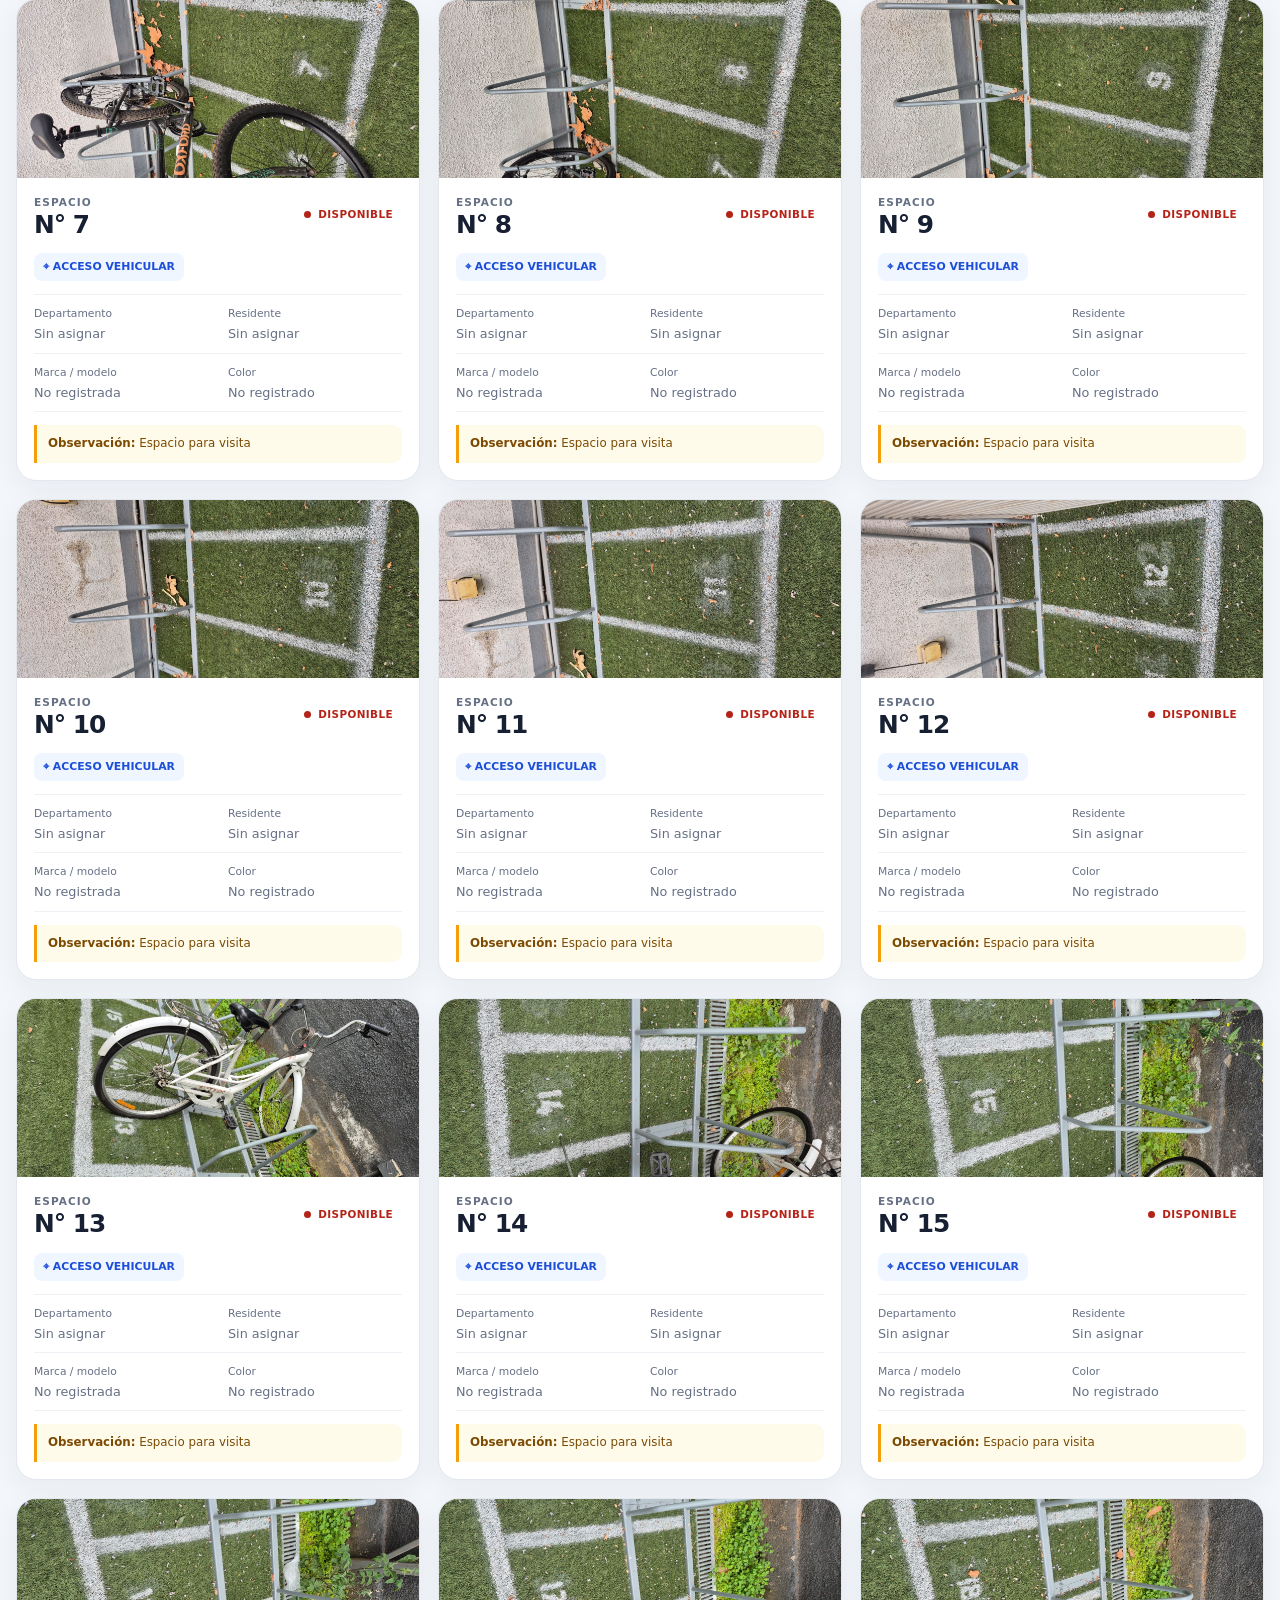
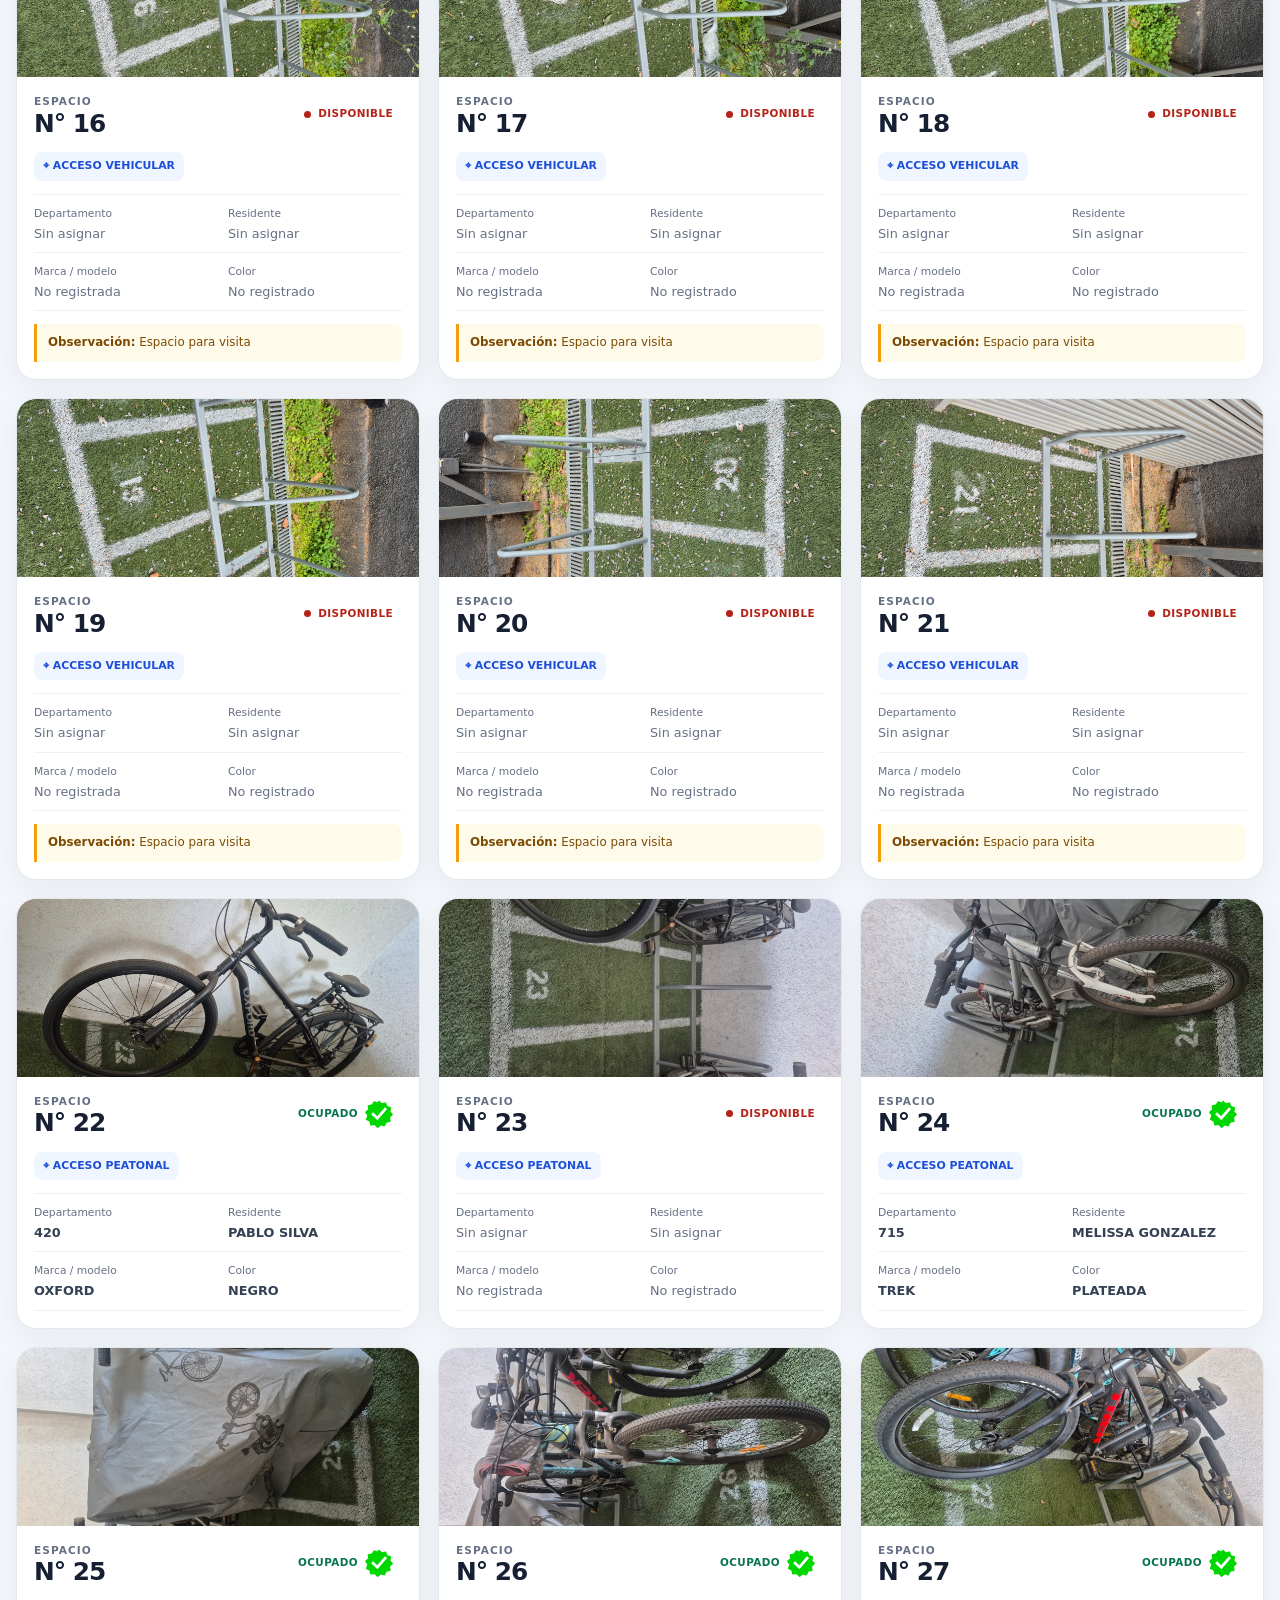
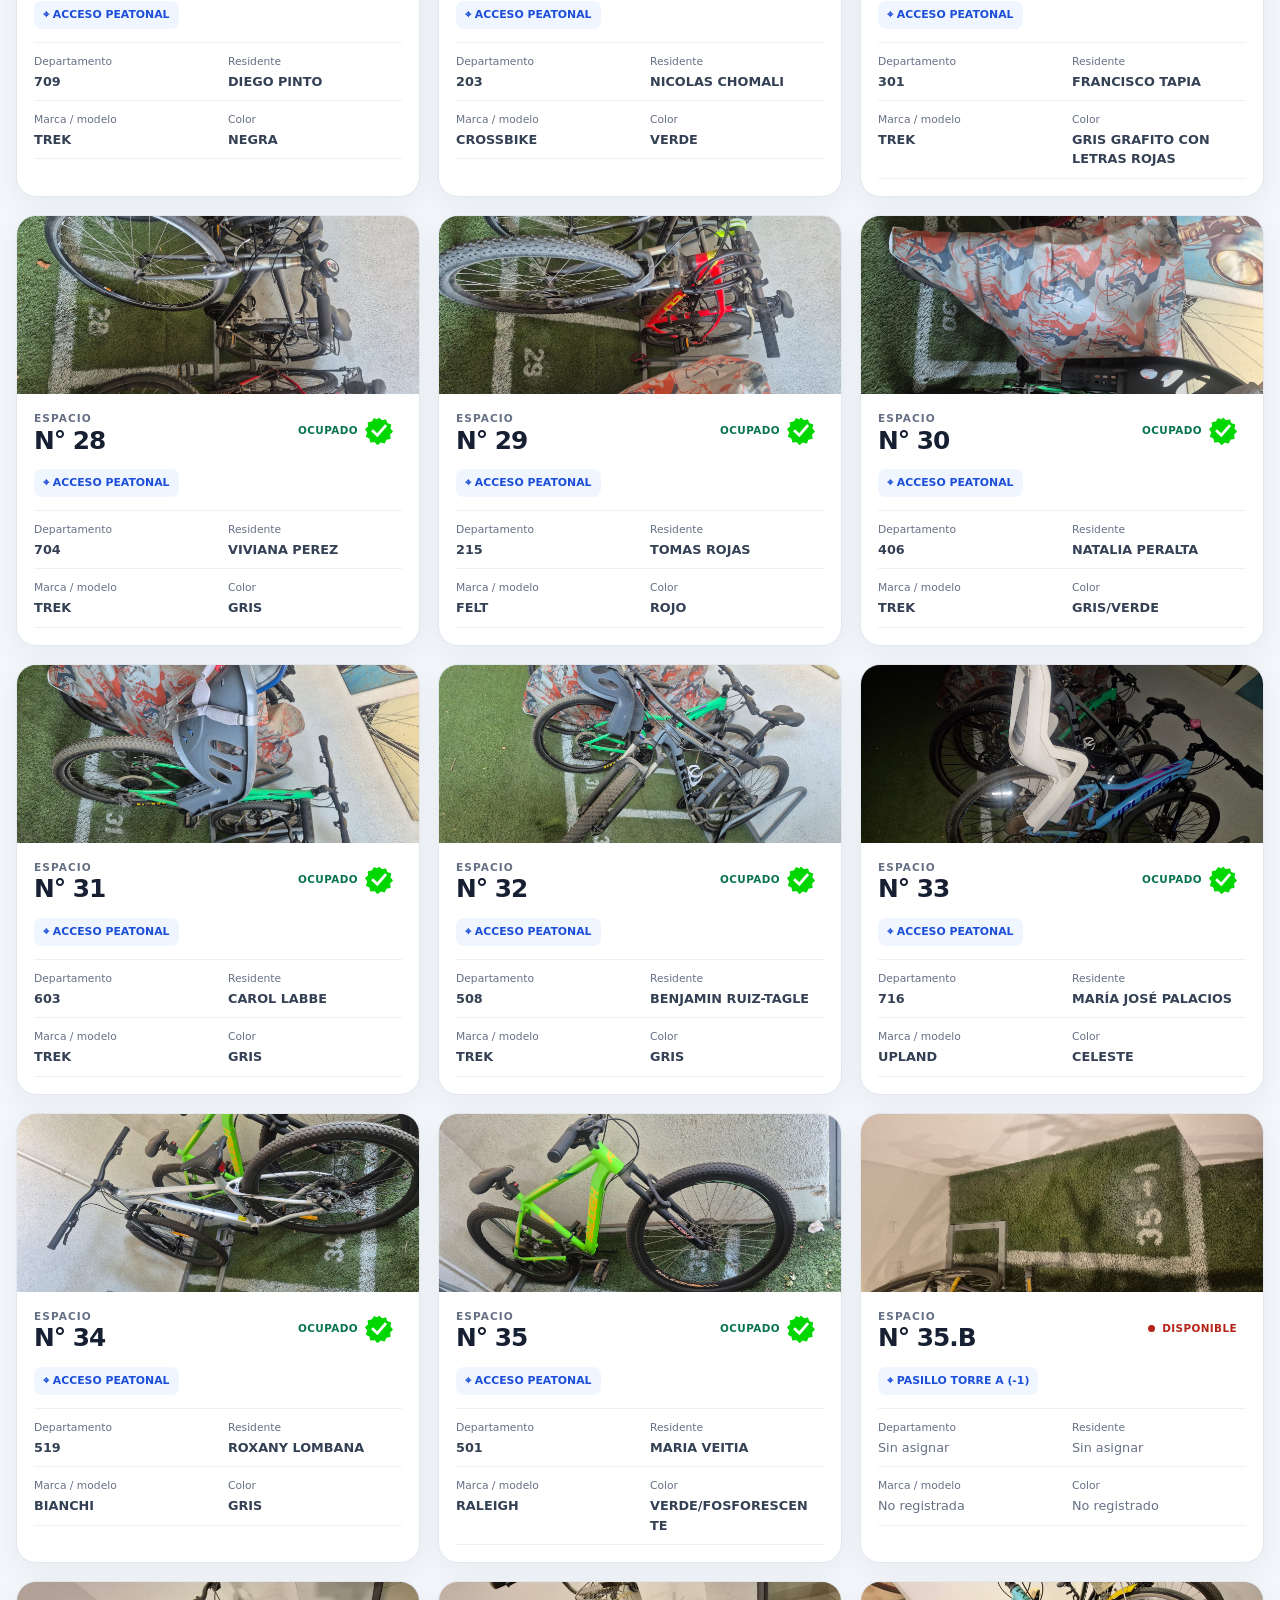
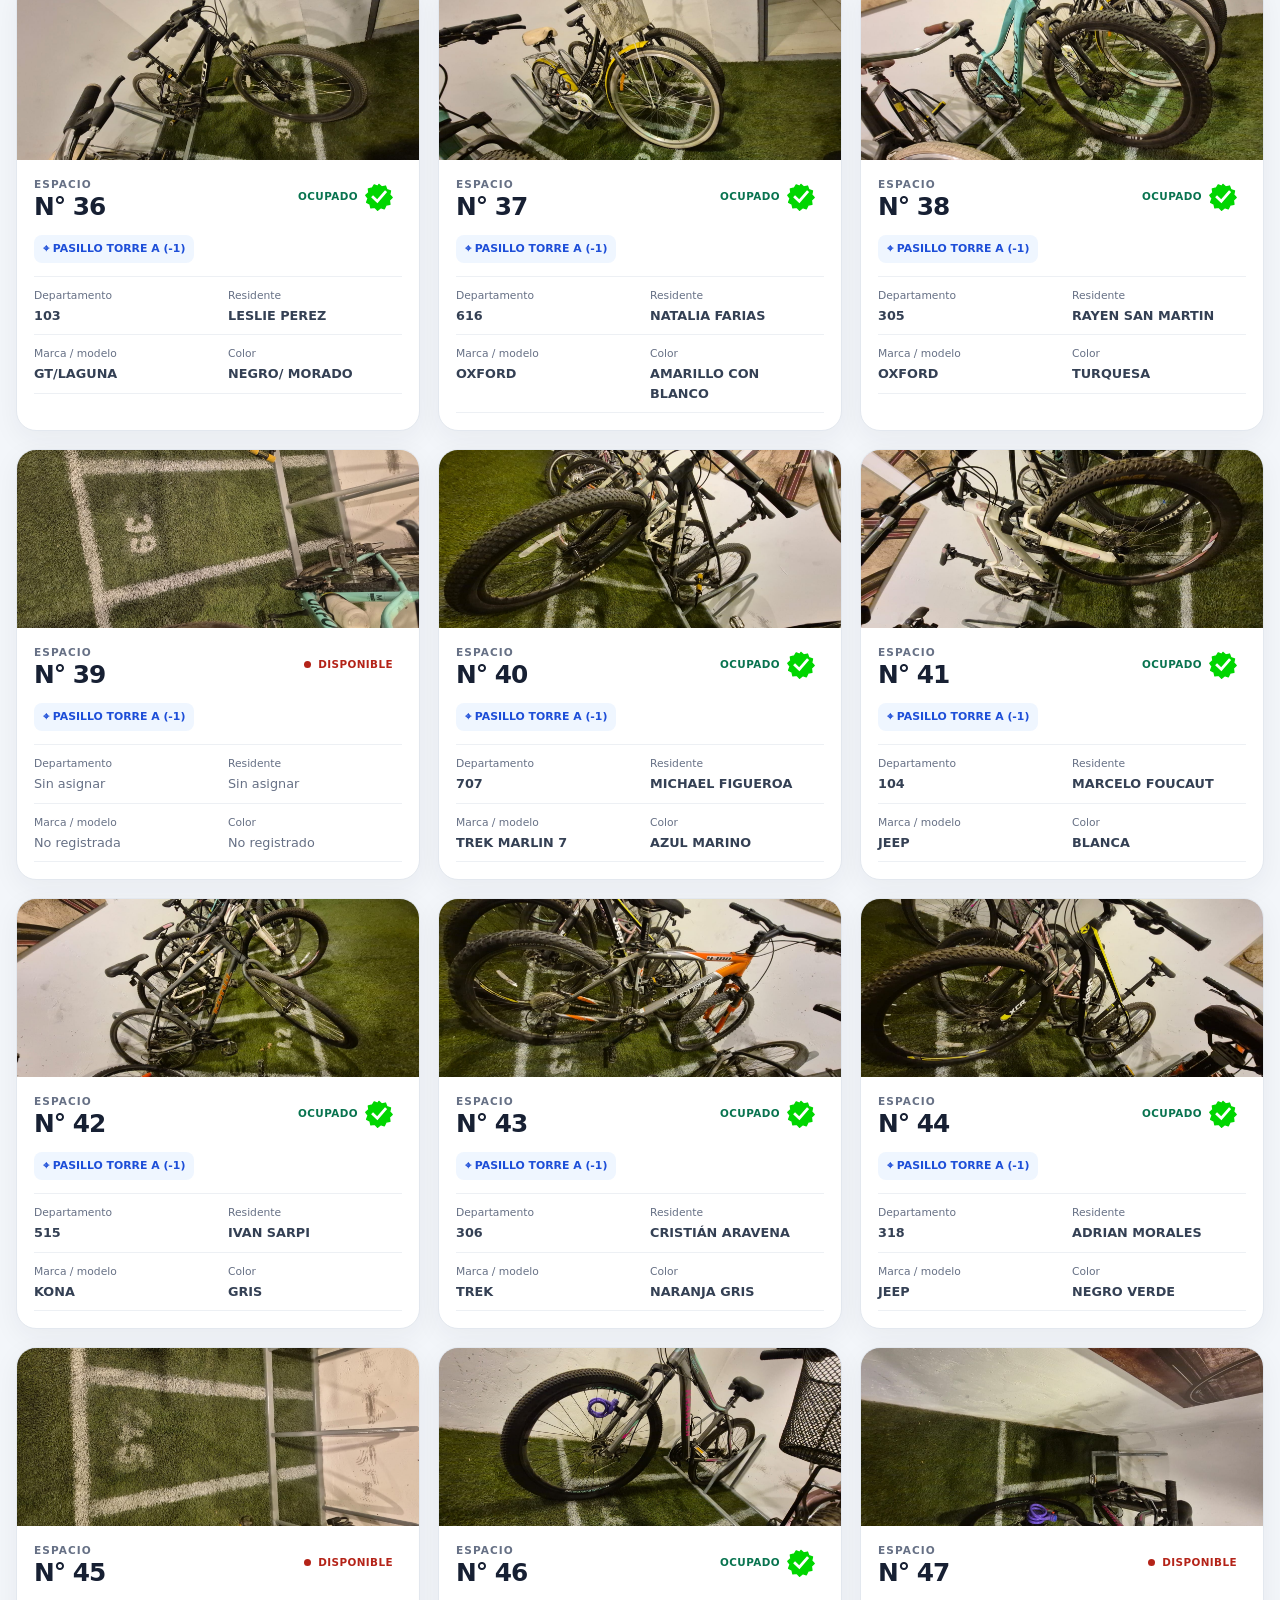
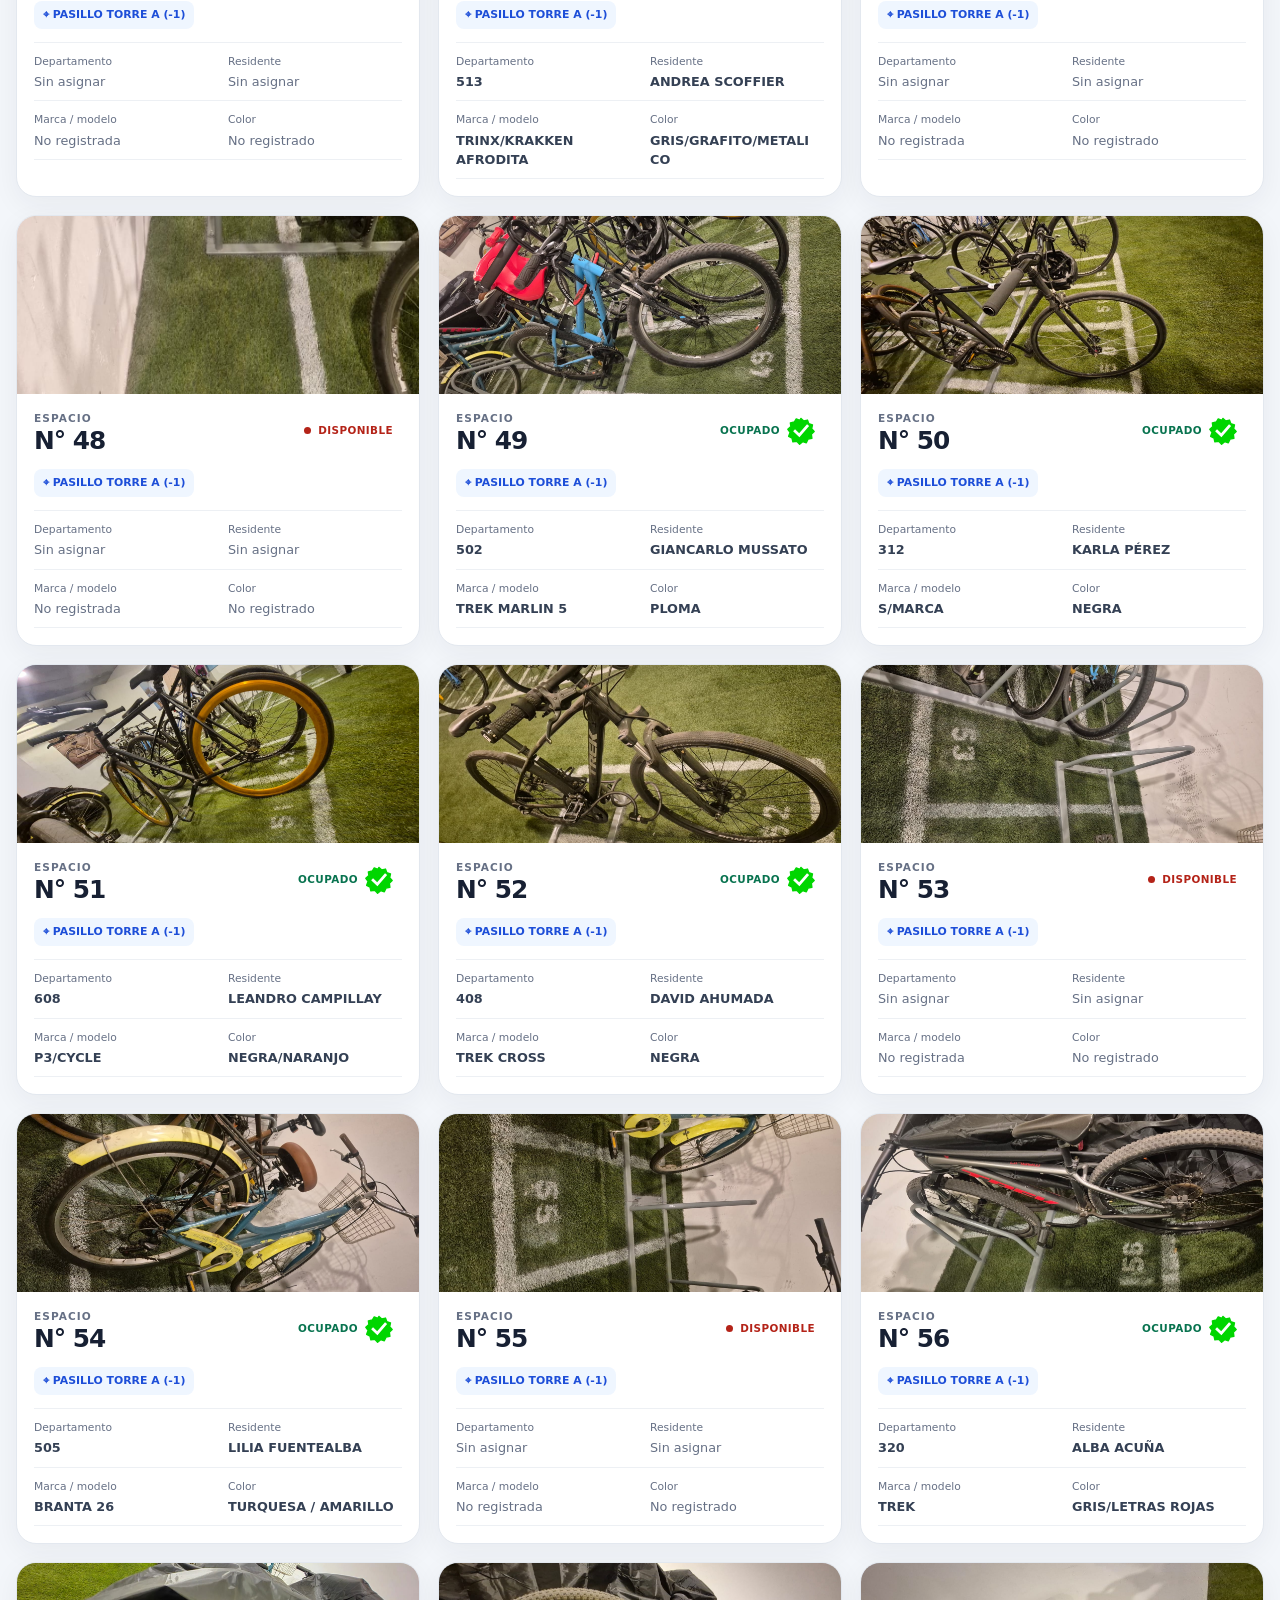
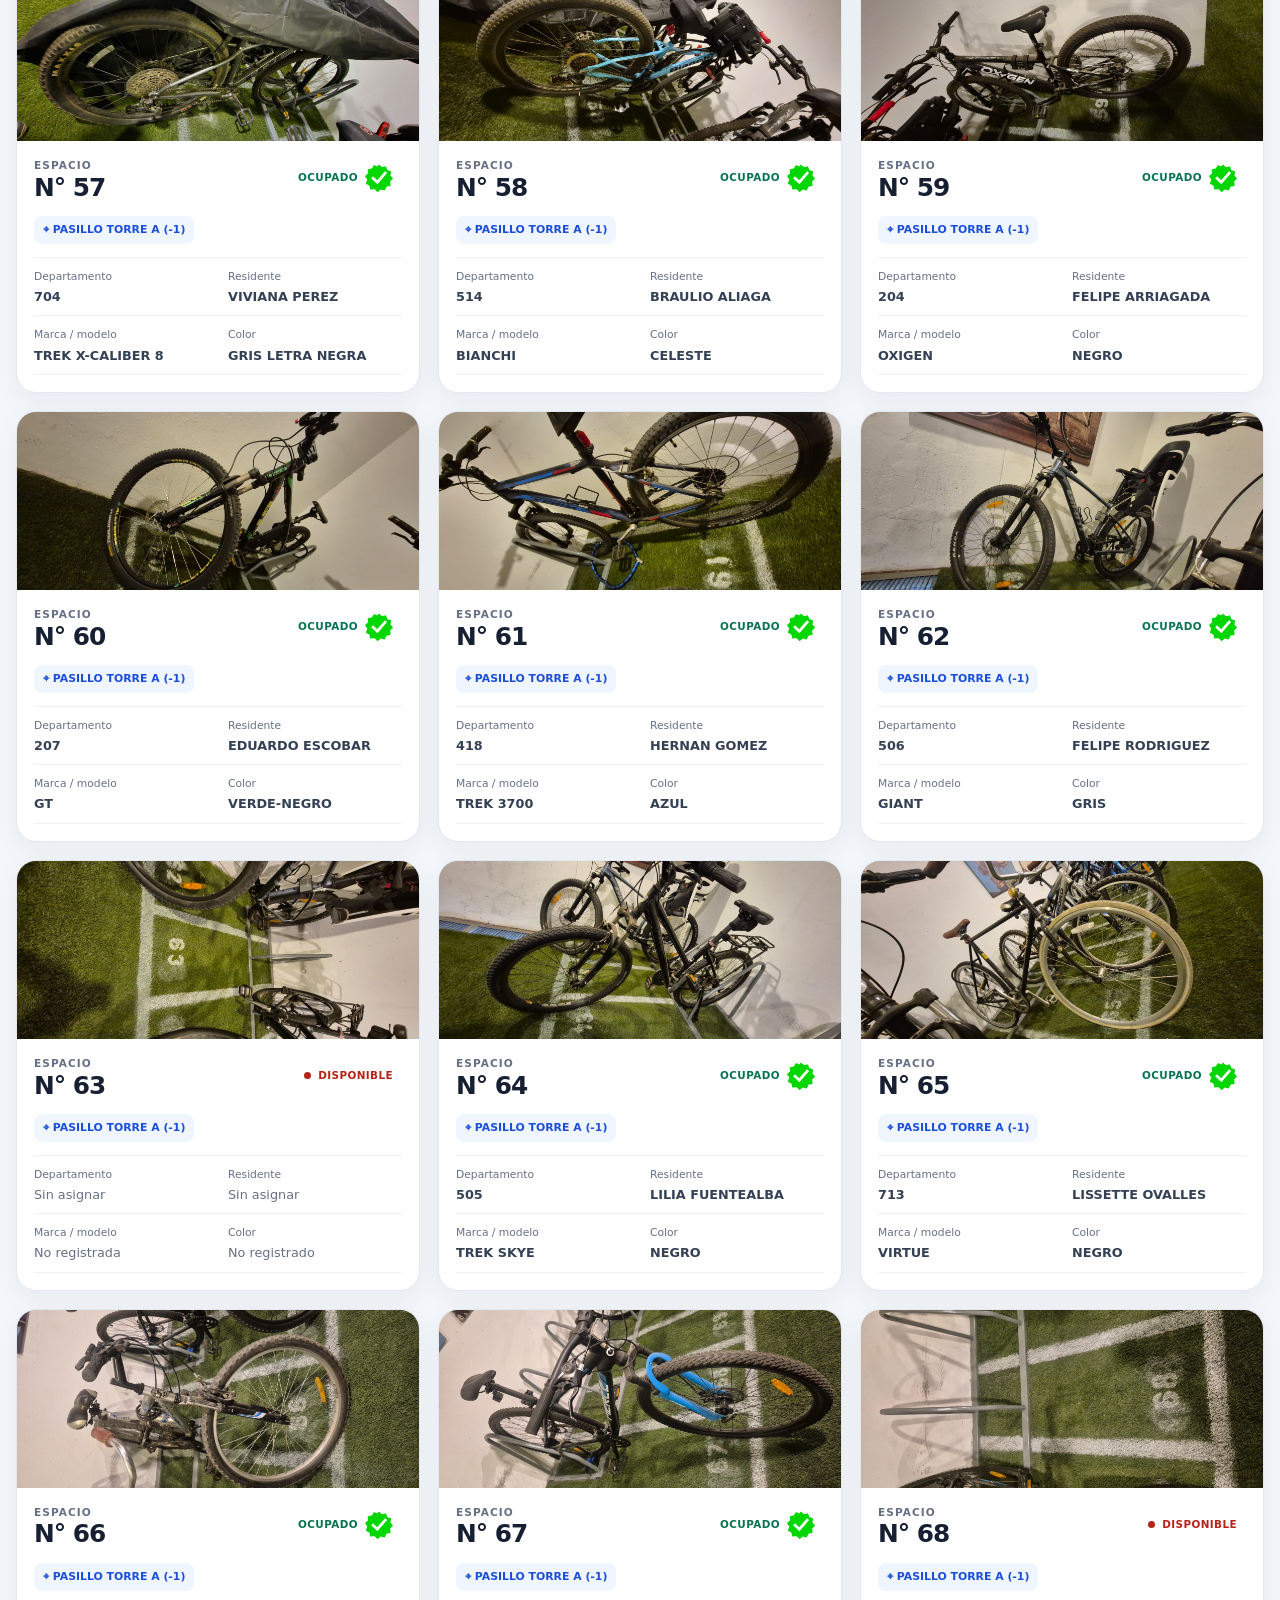
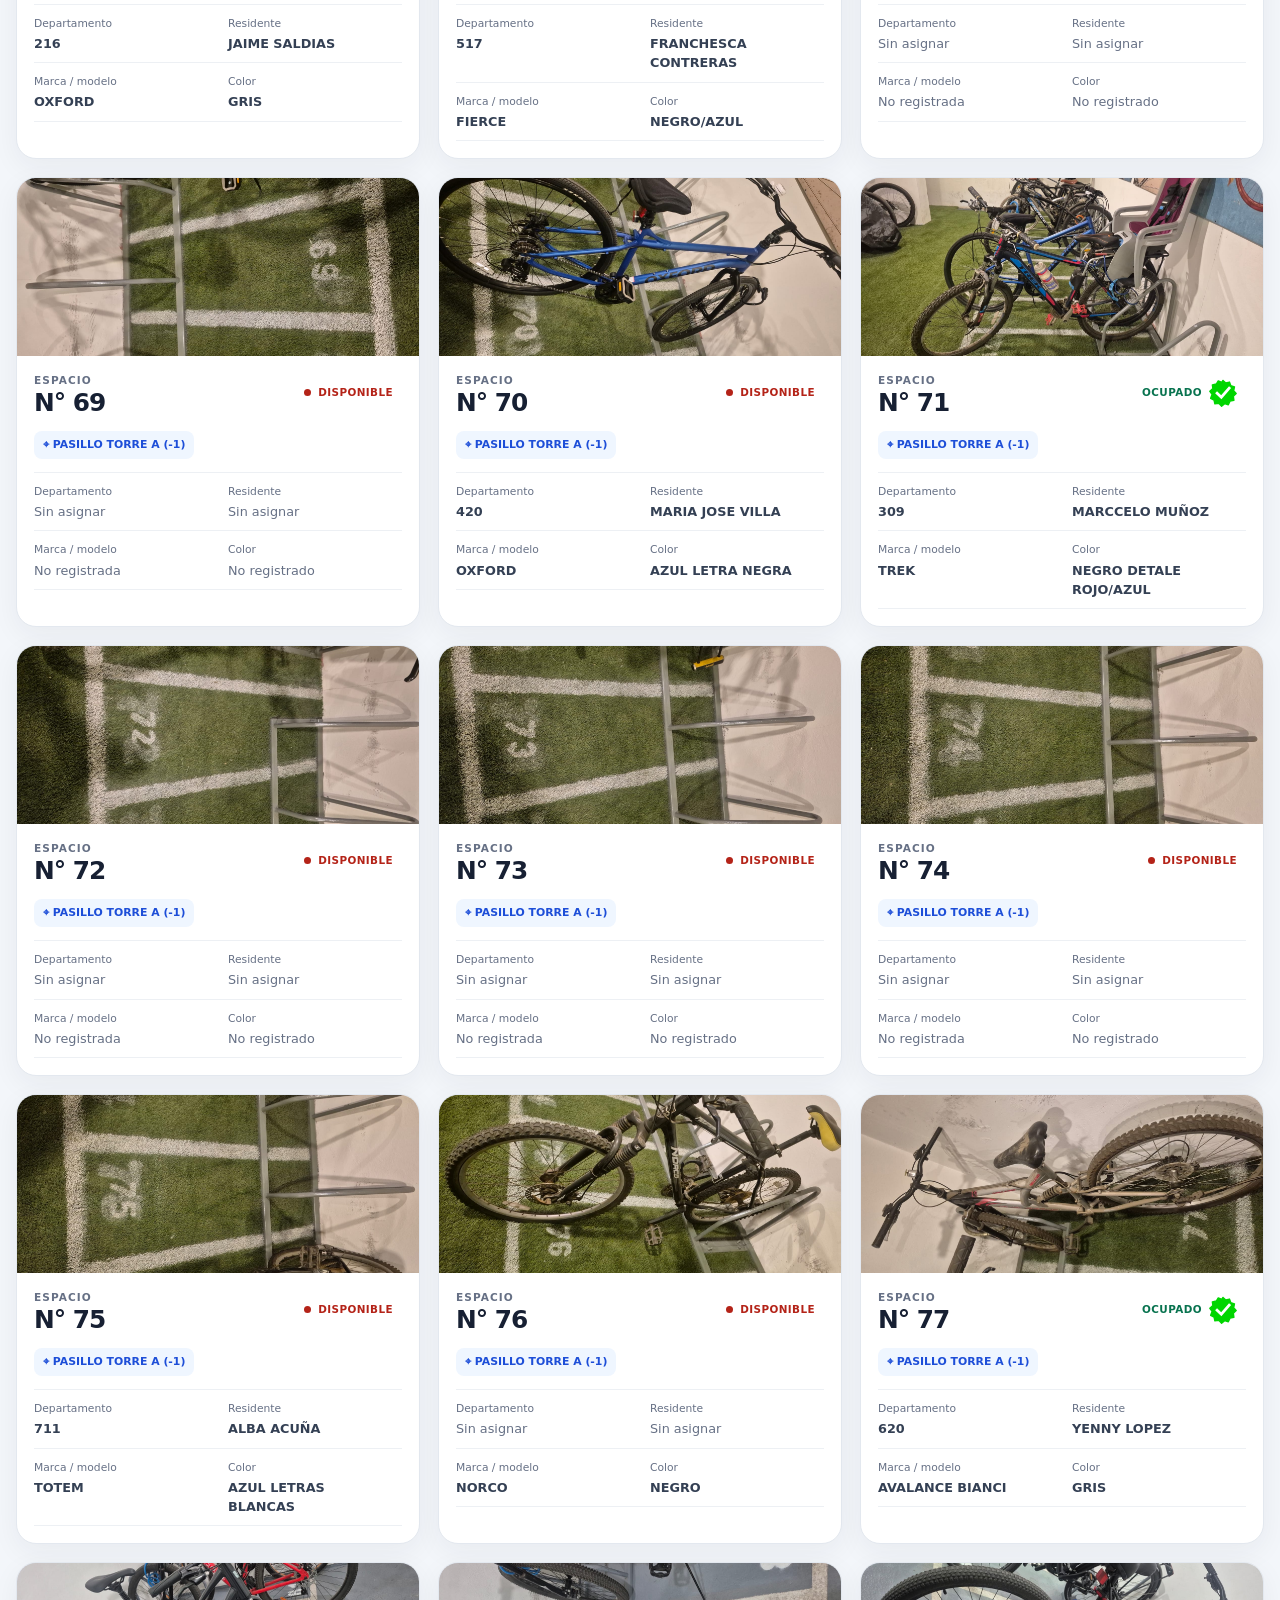
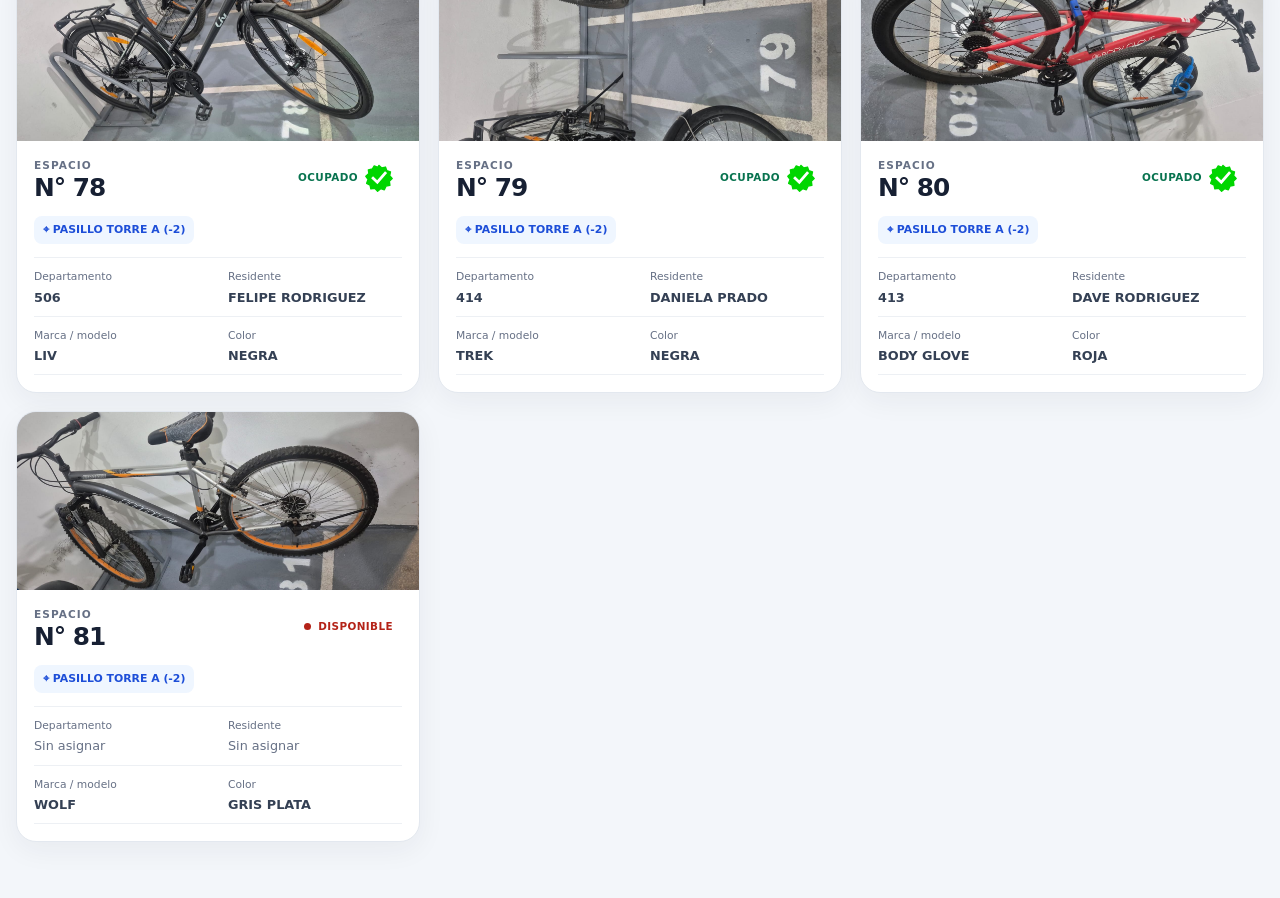
==== commit 9481376e: "Actualizacion" ====
--- a/index.html
+++ b/index.html
@@ -26,6 +26,11 @@
         </section>
       </div>
     </header>
+
+    <aside class='identify-banner' aria-label='Bicicletas por identificar'>
+      <div><strong>¿Reconoces tu bicicleta?</strong><p>Revisa las bicicletas pendientes de registro y solicita su identificación con administración.</p></div>
+      <a class='button primary-button' href='./por-identificar.html'>Ver bicicletas por identificar →</a>
+    </aside>
 
     <section class='toolbar' aria-label='Filtros del listado'>
       <div class='field search-field'><label for='search'>Buscar</label><input class='control' type='search' id='search' placeholder='N°, residente, dpto., marca, color…' autocomplete='off'></div>
--- a/styles.css
+++ b/styles.css
@@ -35,3 +35,17 @@
 .badge{min-height:40px;flex-shrink:0;white-space:nowrap}
 .badge:not(.free)::before{content:none}
 .verified-icon{display:block;width:28px;height:28px;flex-shrink:0}
+
+/* Acceso destacado a la galeria para residentes. */
+a.button{display:inline-flex;align-items:center;justify-content:center;text-decoration:none}
+.primary-button{background:var(--blue);border-color:var(--blue);color:#fff}
+.primary-button:hover:not(:disabled){background:#1d4ed8;border-color:#1d4ed8;color:#fff}
+.identify-banner{display:flex;align-items:center;justify-content:space-between;gap:20px;margin-top:22px;padding:20px 24px;border:1px solid #dbe5f3;border-radius:18px;background:#eff6ff;animation:identify-highlight 2.4s ease-in-out infinite}
+.identify-banner strong{color:var(--navy);font-size:1.1rem}.identify-banner p{margin:4px 0 0;color:#475467;font-size:.85rem}
+button:focus-visible,a:focus-visible{outline:3px solid #60a5fa;outline-offset:3px}
+@keyframes identify-highlight{
+  0%,15%,100%{background-color:#eff6ff;border-color:#bfdbfe;box-shadow:0 0 0 0 rgba(59,130,246,0),0 4px 16px rgba(37,99,235,.03)}
+  45%,65%{background-color:#bfdbfe;border-color:#60a5fa;box-shadow:0 0 0 3px rgba(59,130,246,.12),0 6px 20px rgba(37,99,235,.10)}
+}
+@media(max-width:680px){.identify-banner{align-items:stretch;flex-direction:column;padding:18px}.identify-banner .button{height:auto;min-height:44px;white-space:normal;text-align:center}}
+@media(prefers-reduced-motion:reduce){.identify-banner{animation:none!important;background-color:#eff6ff;border-color:#dbe5f3}}
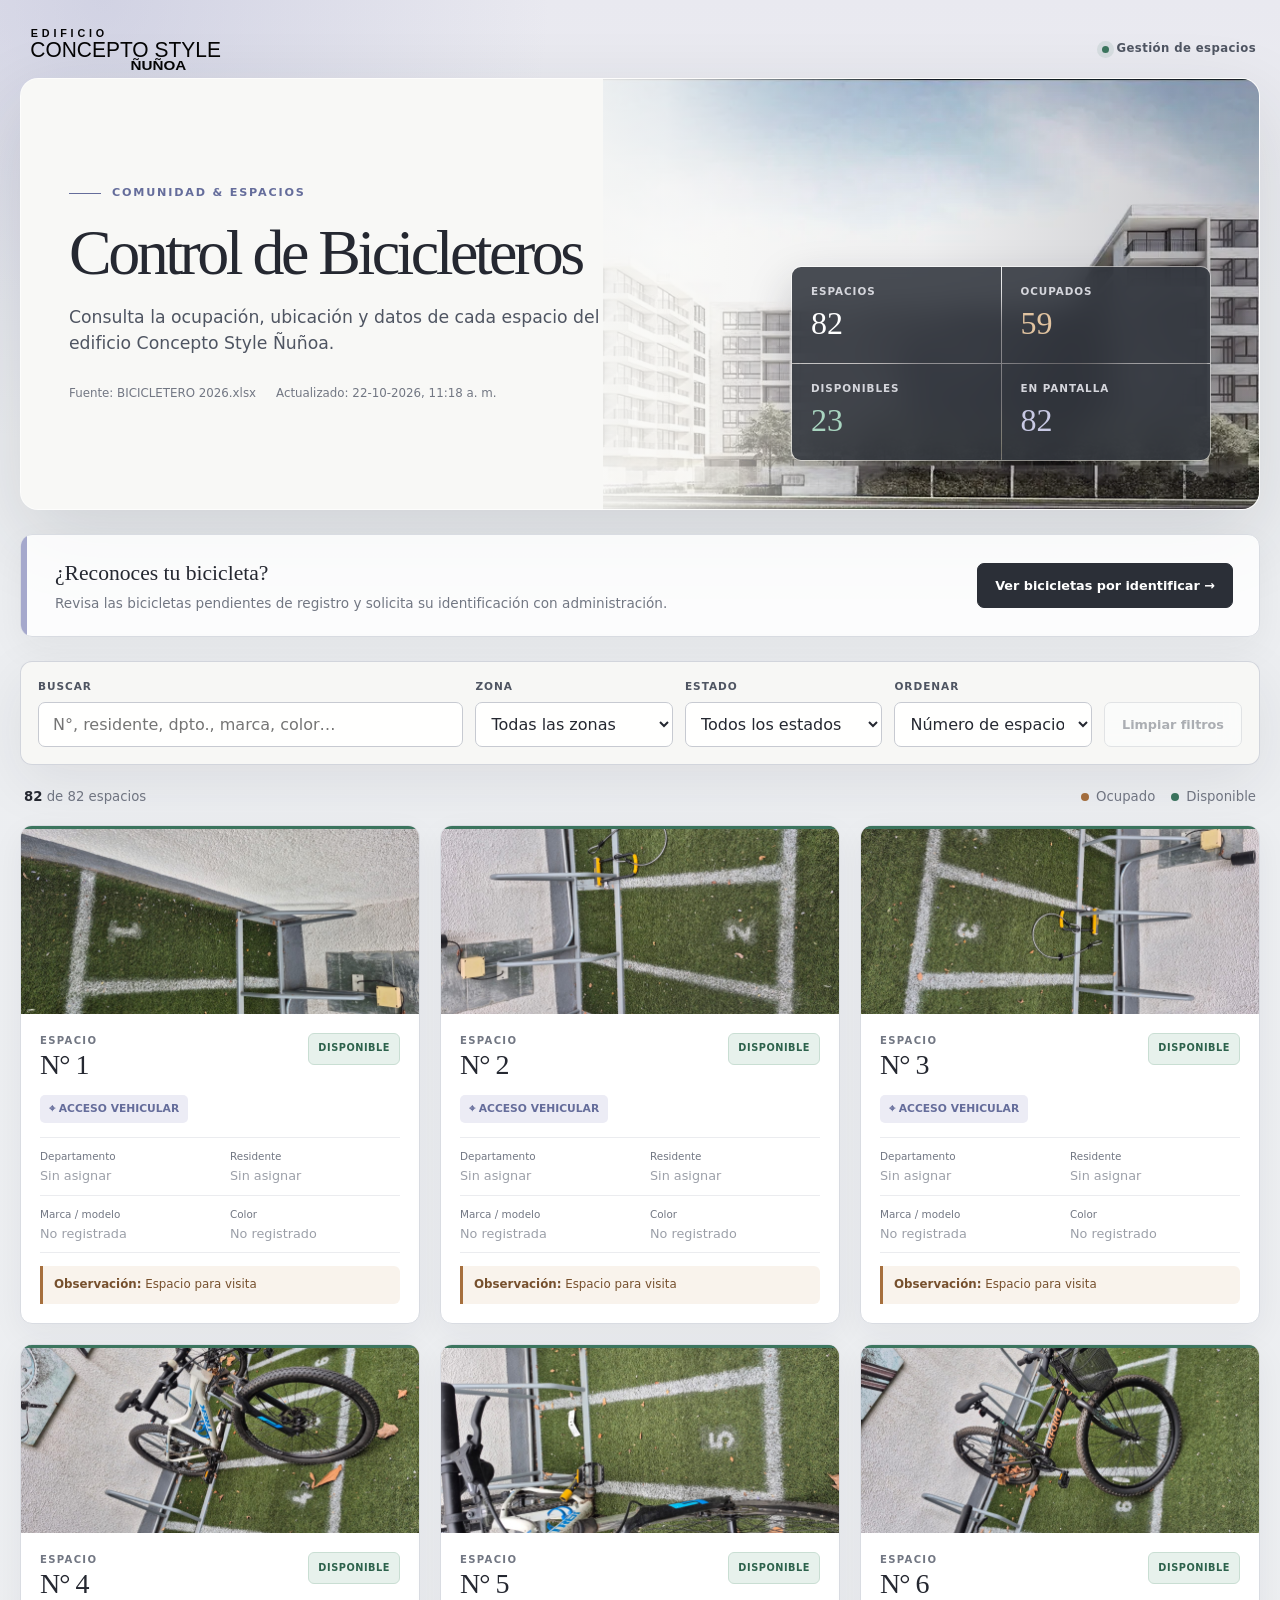
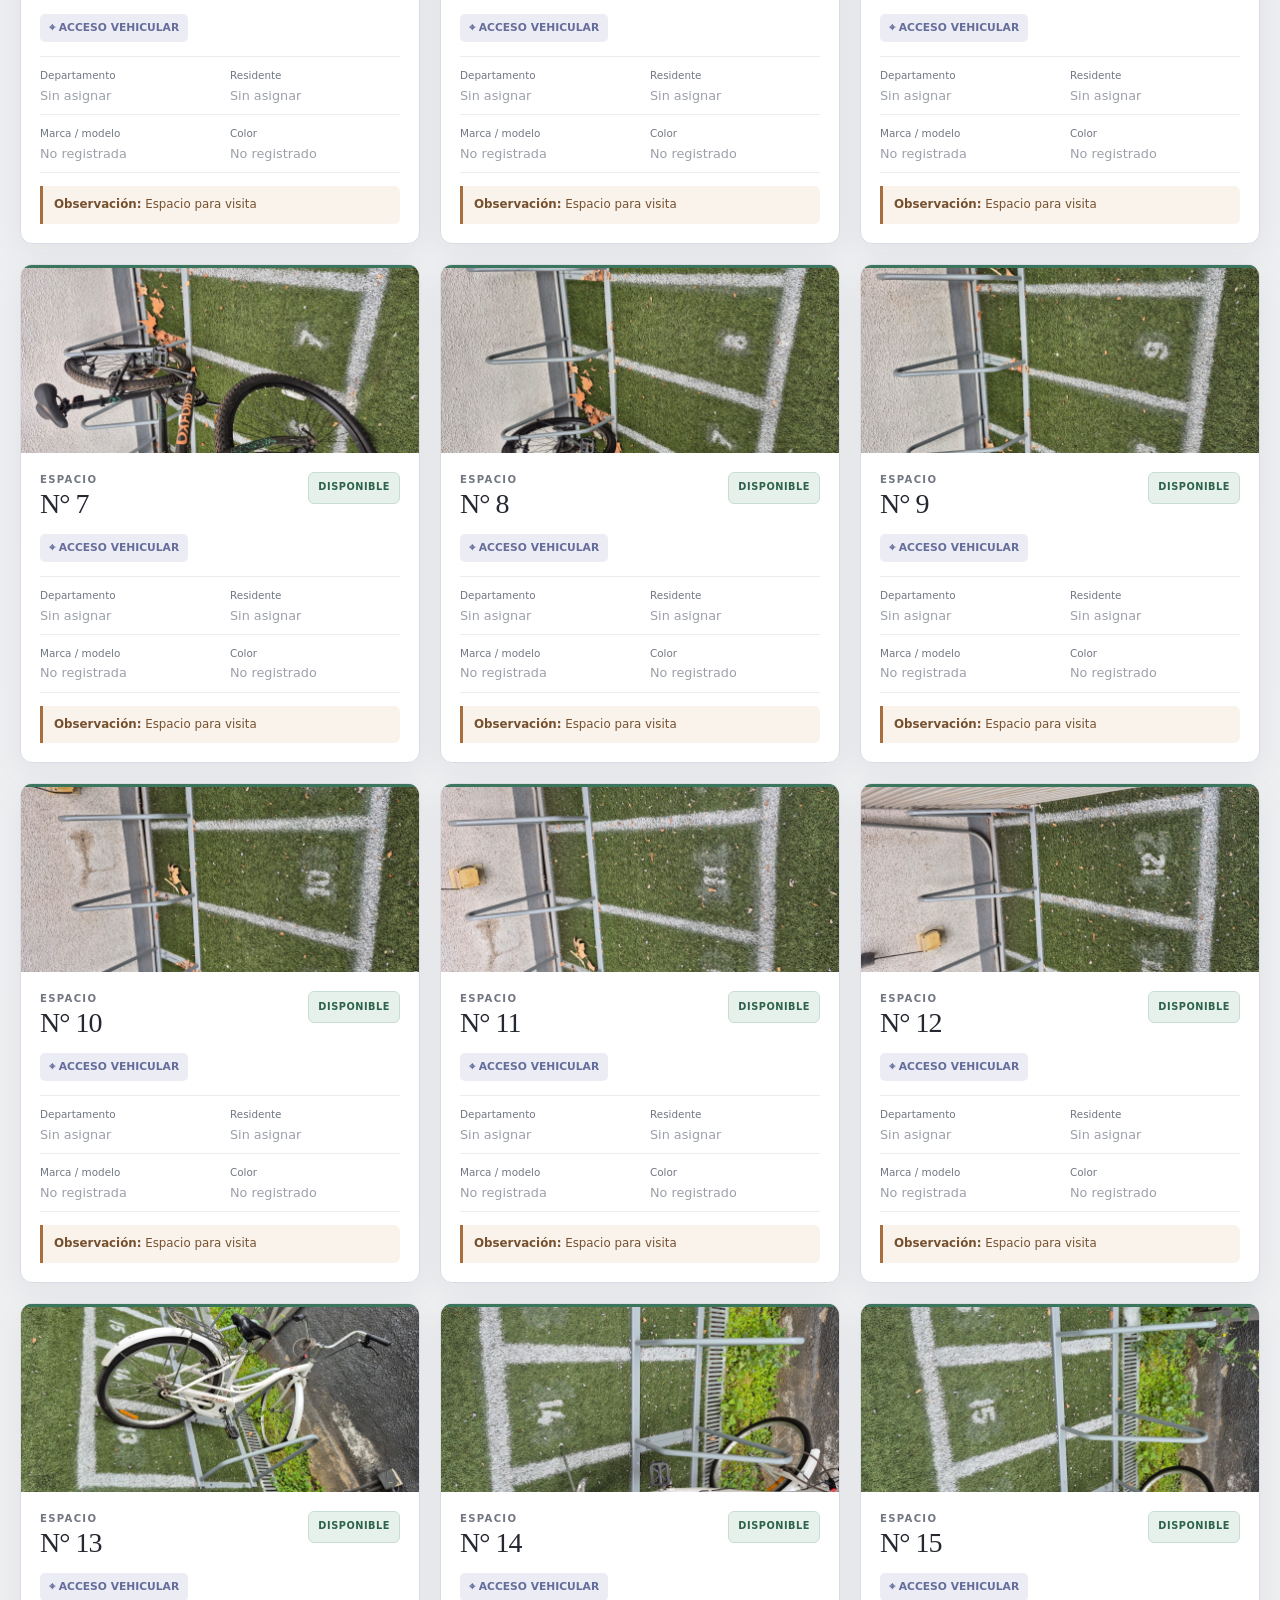
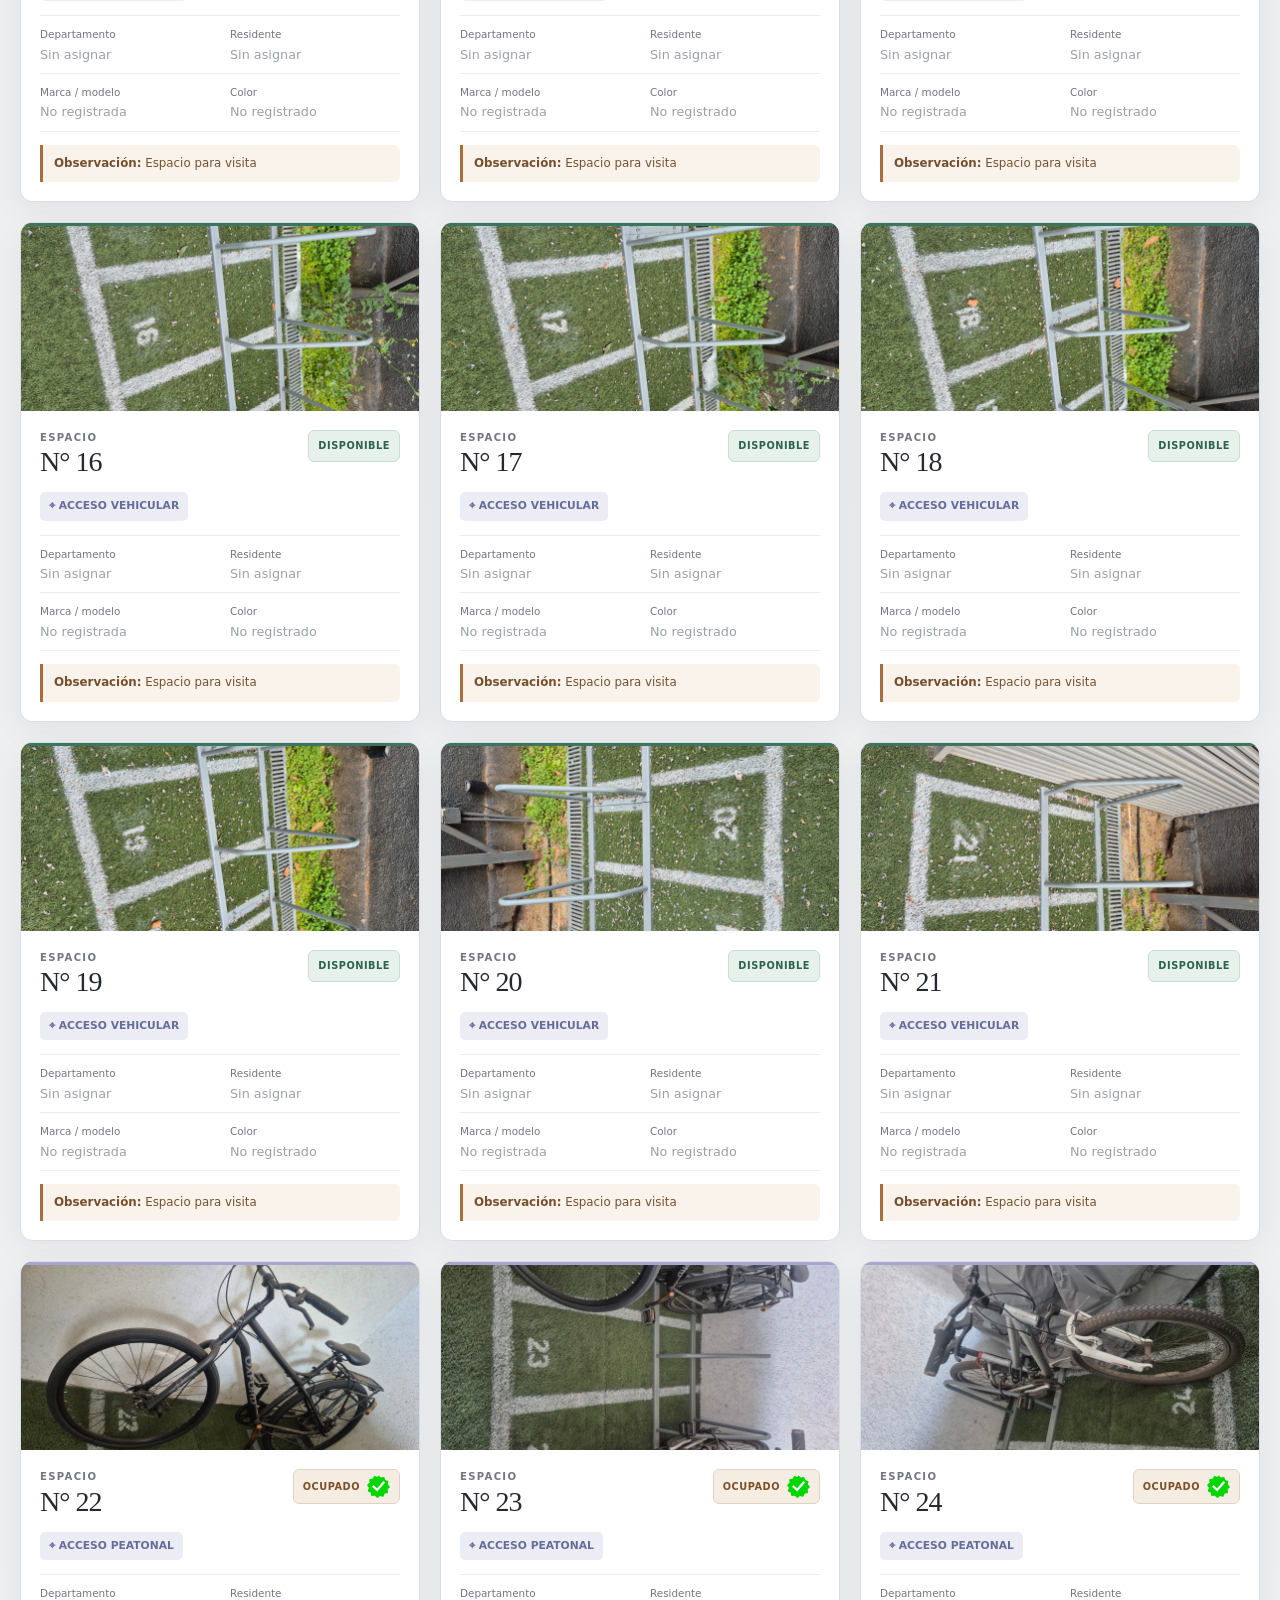
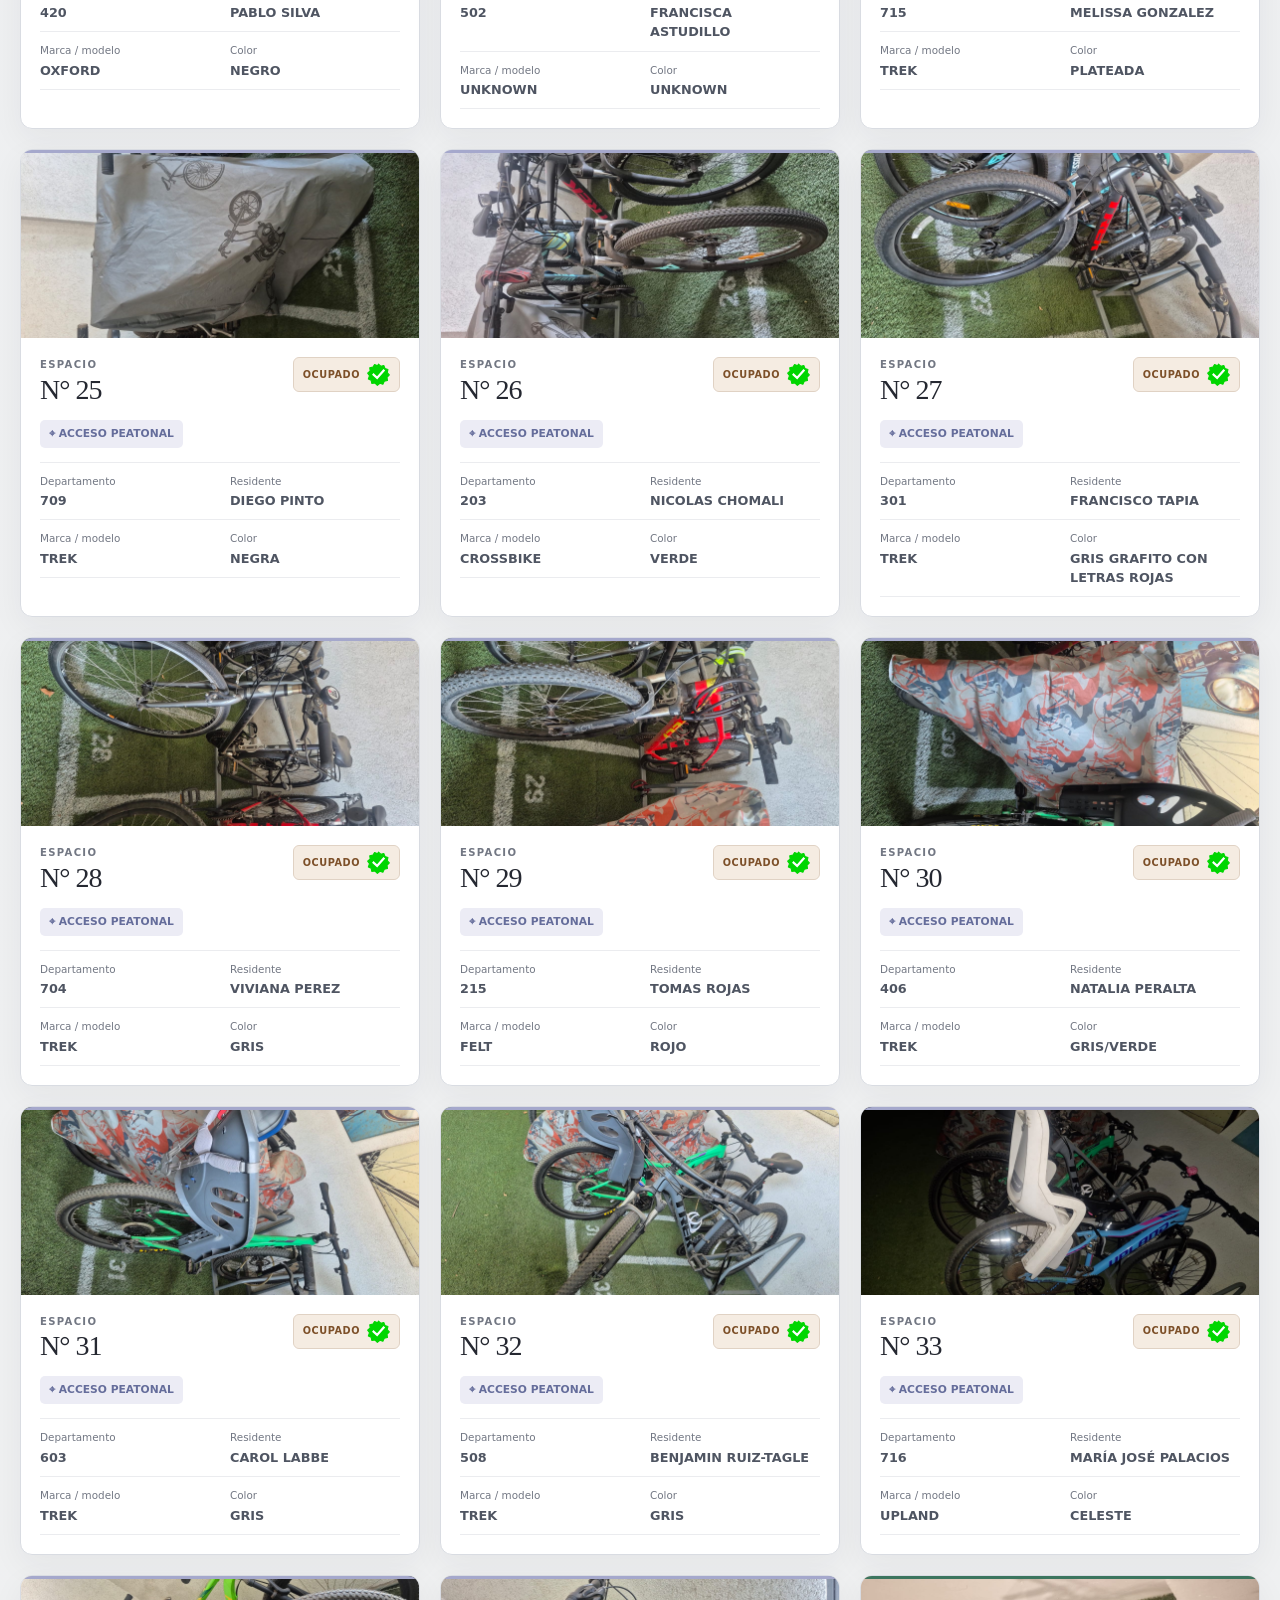
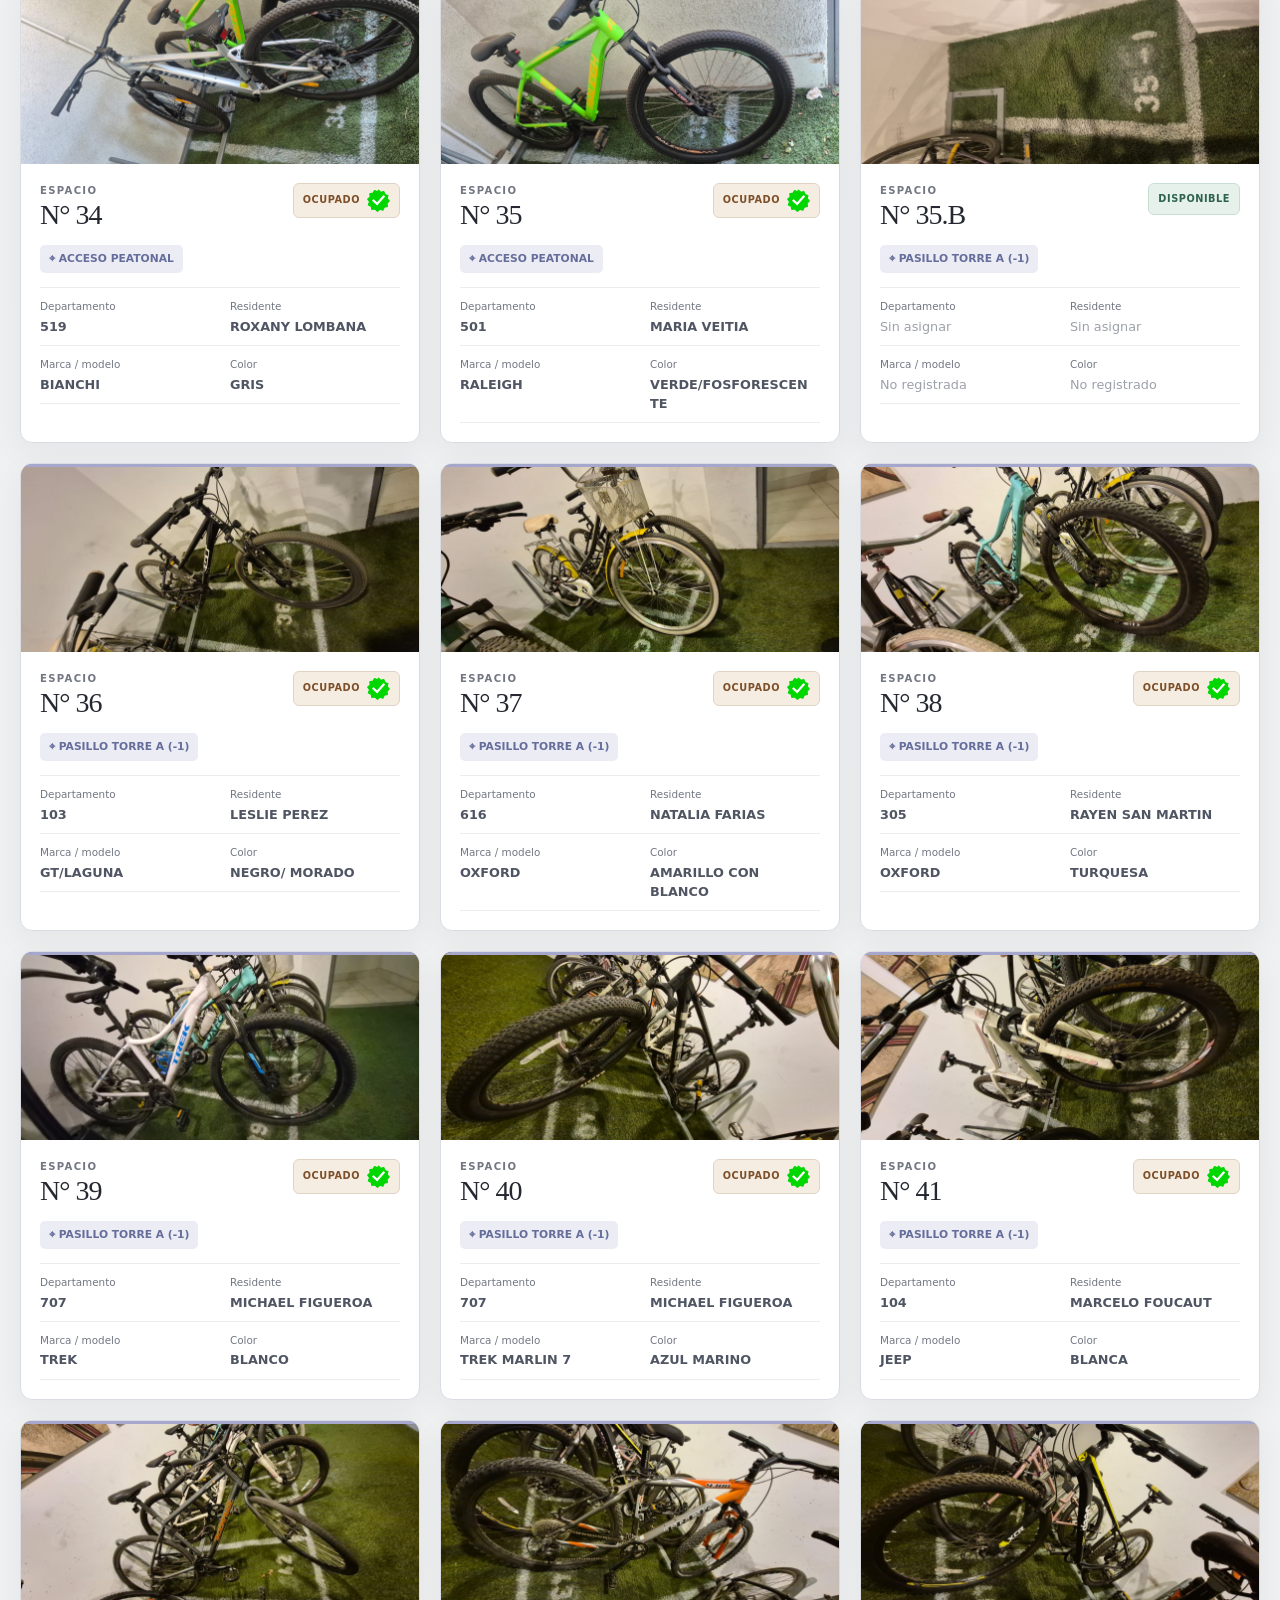
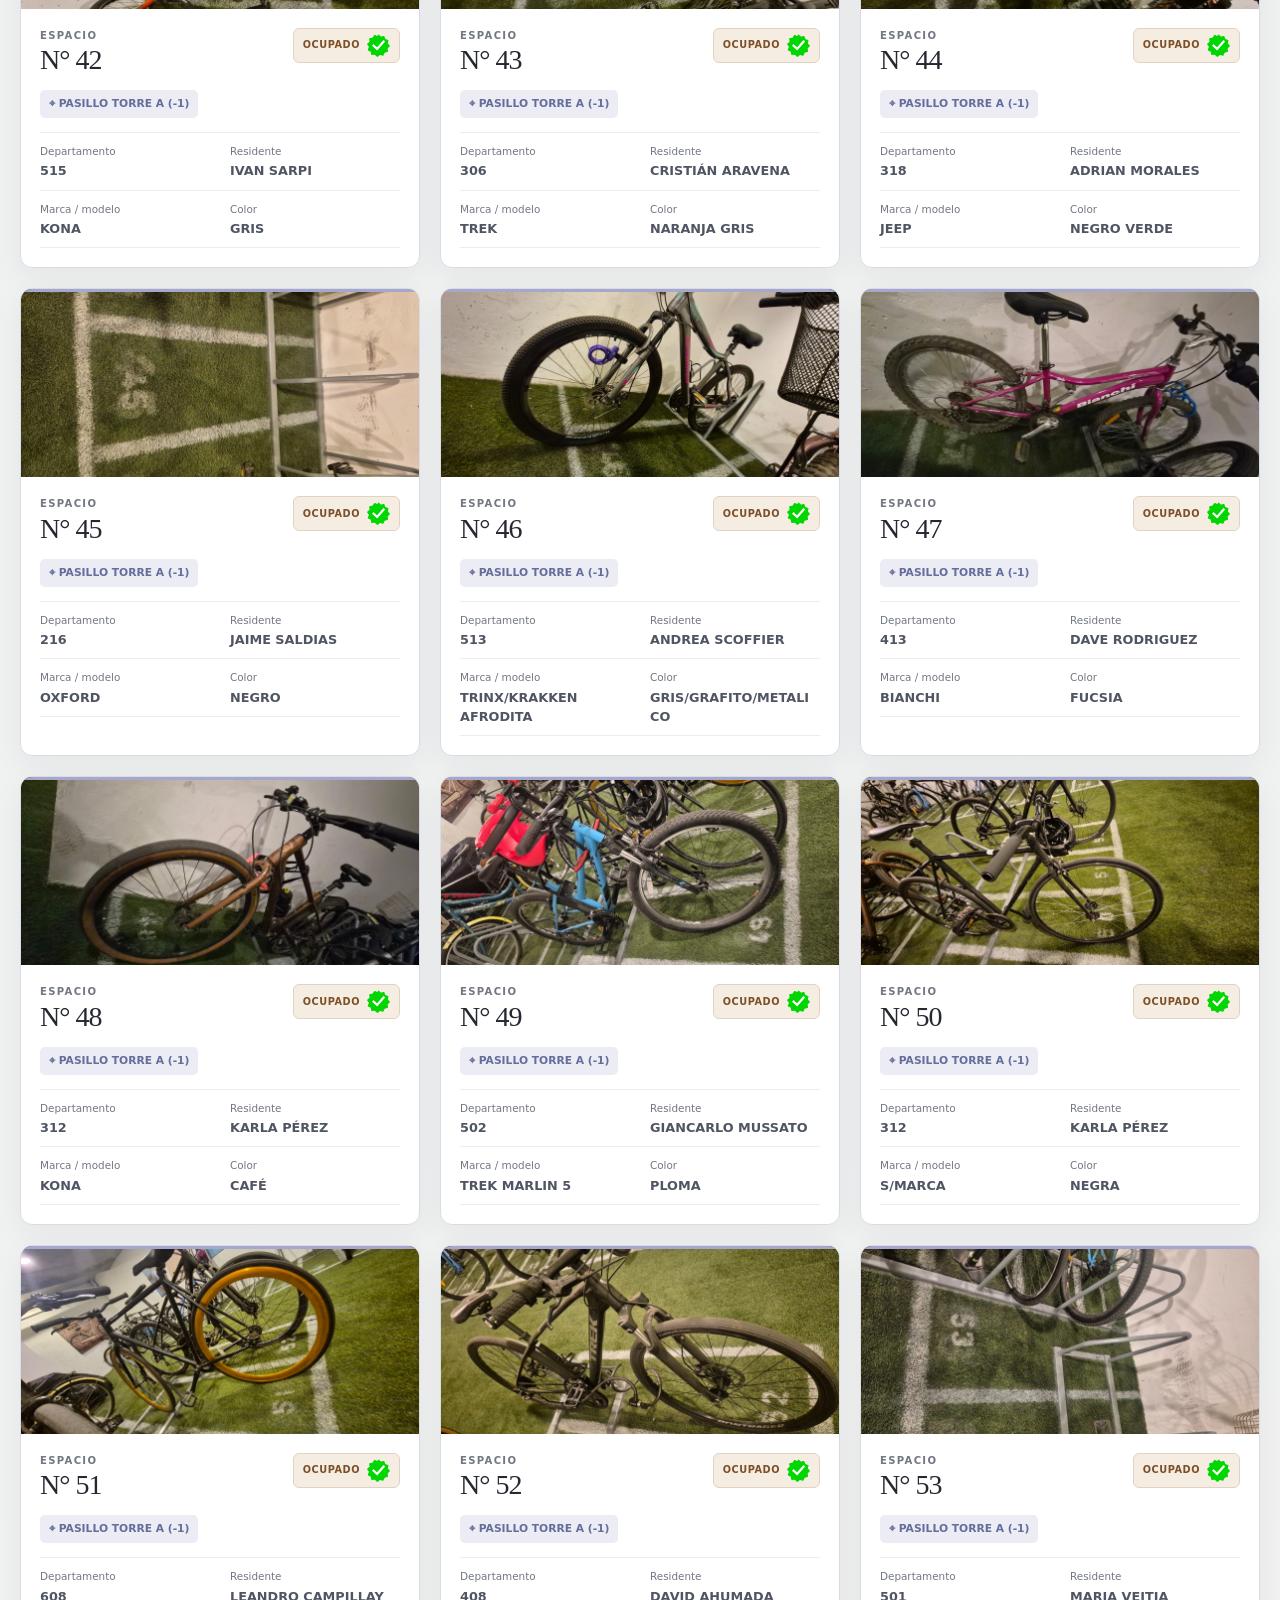
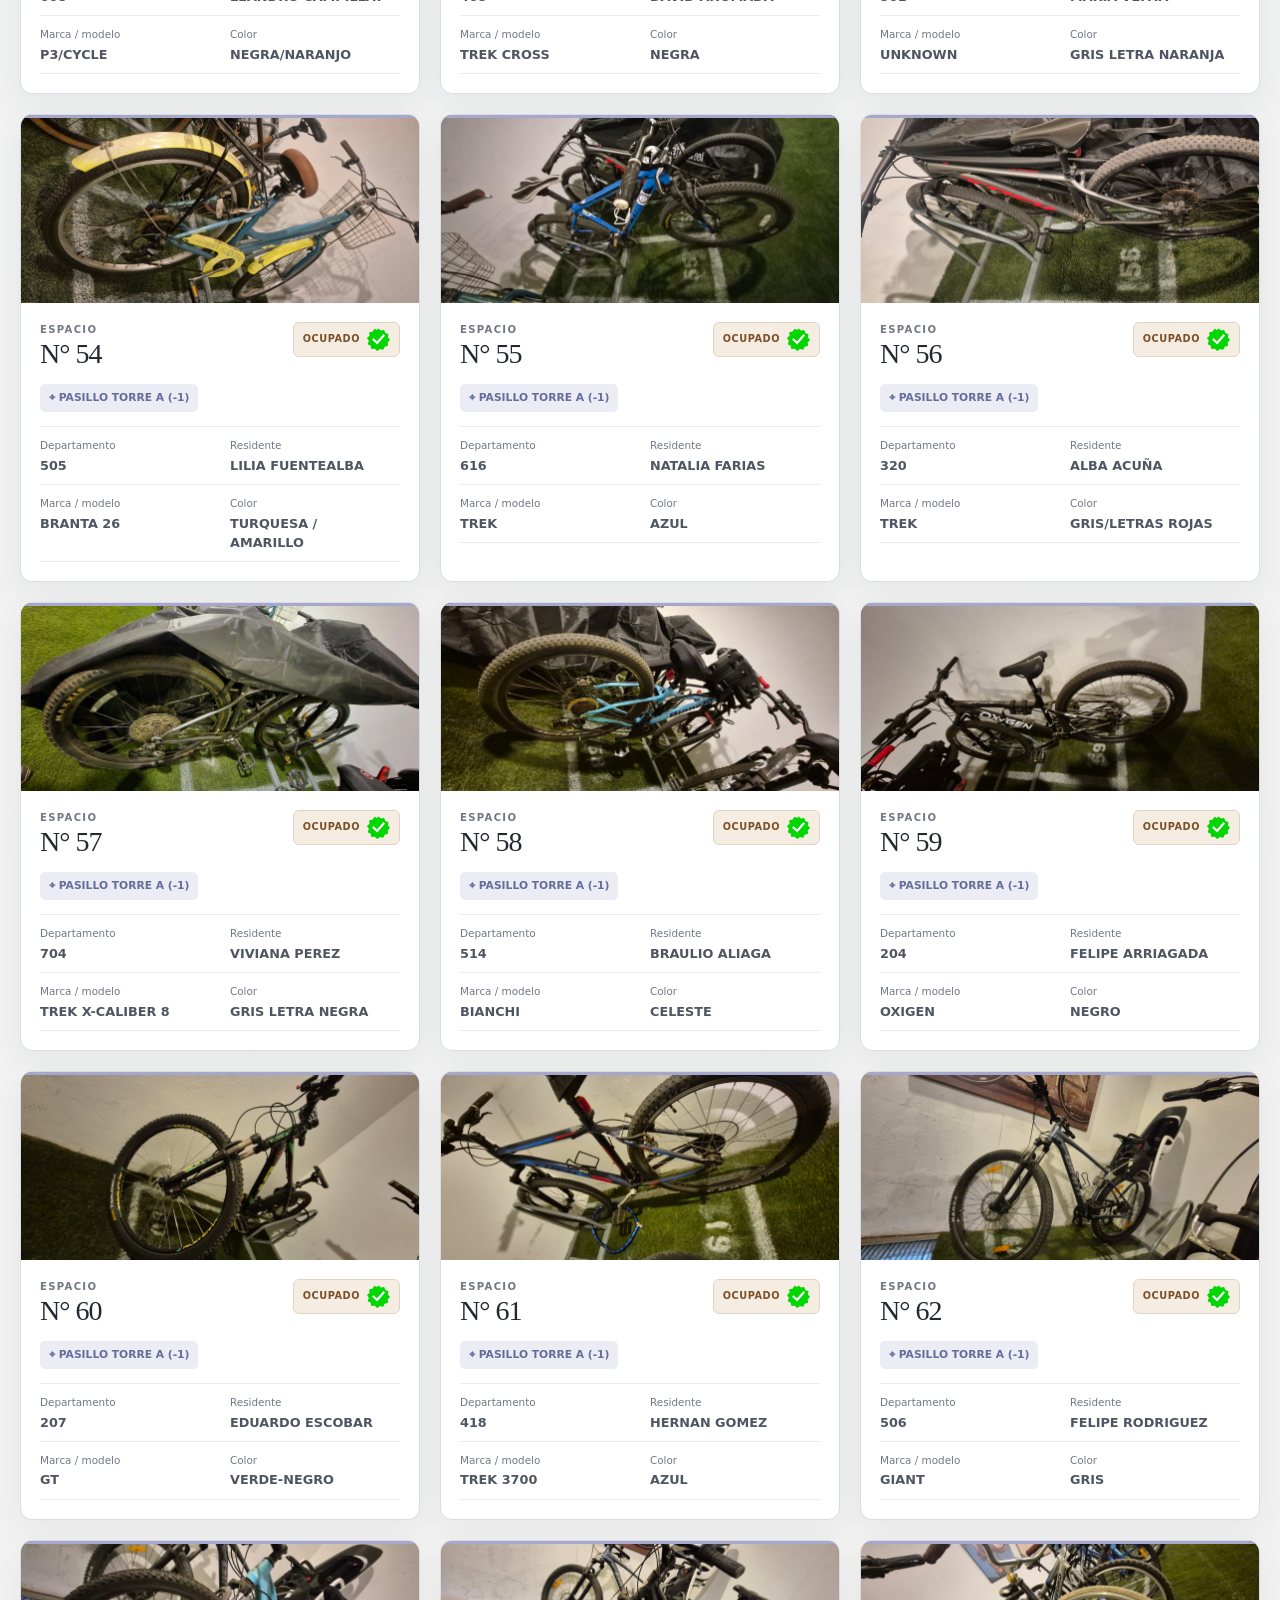
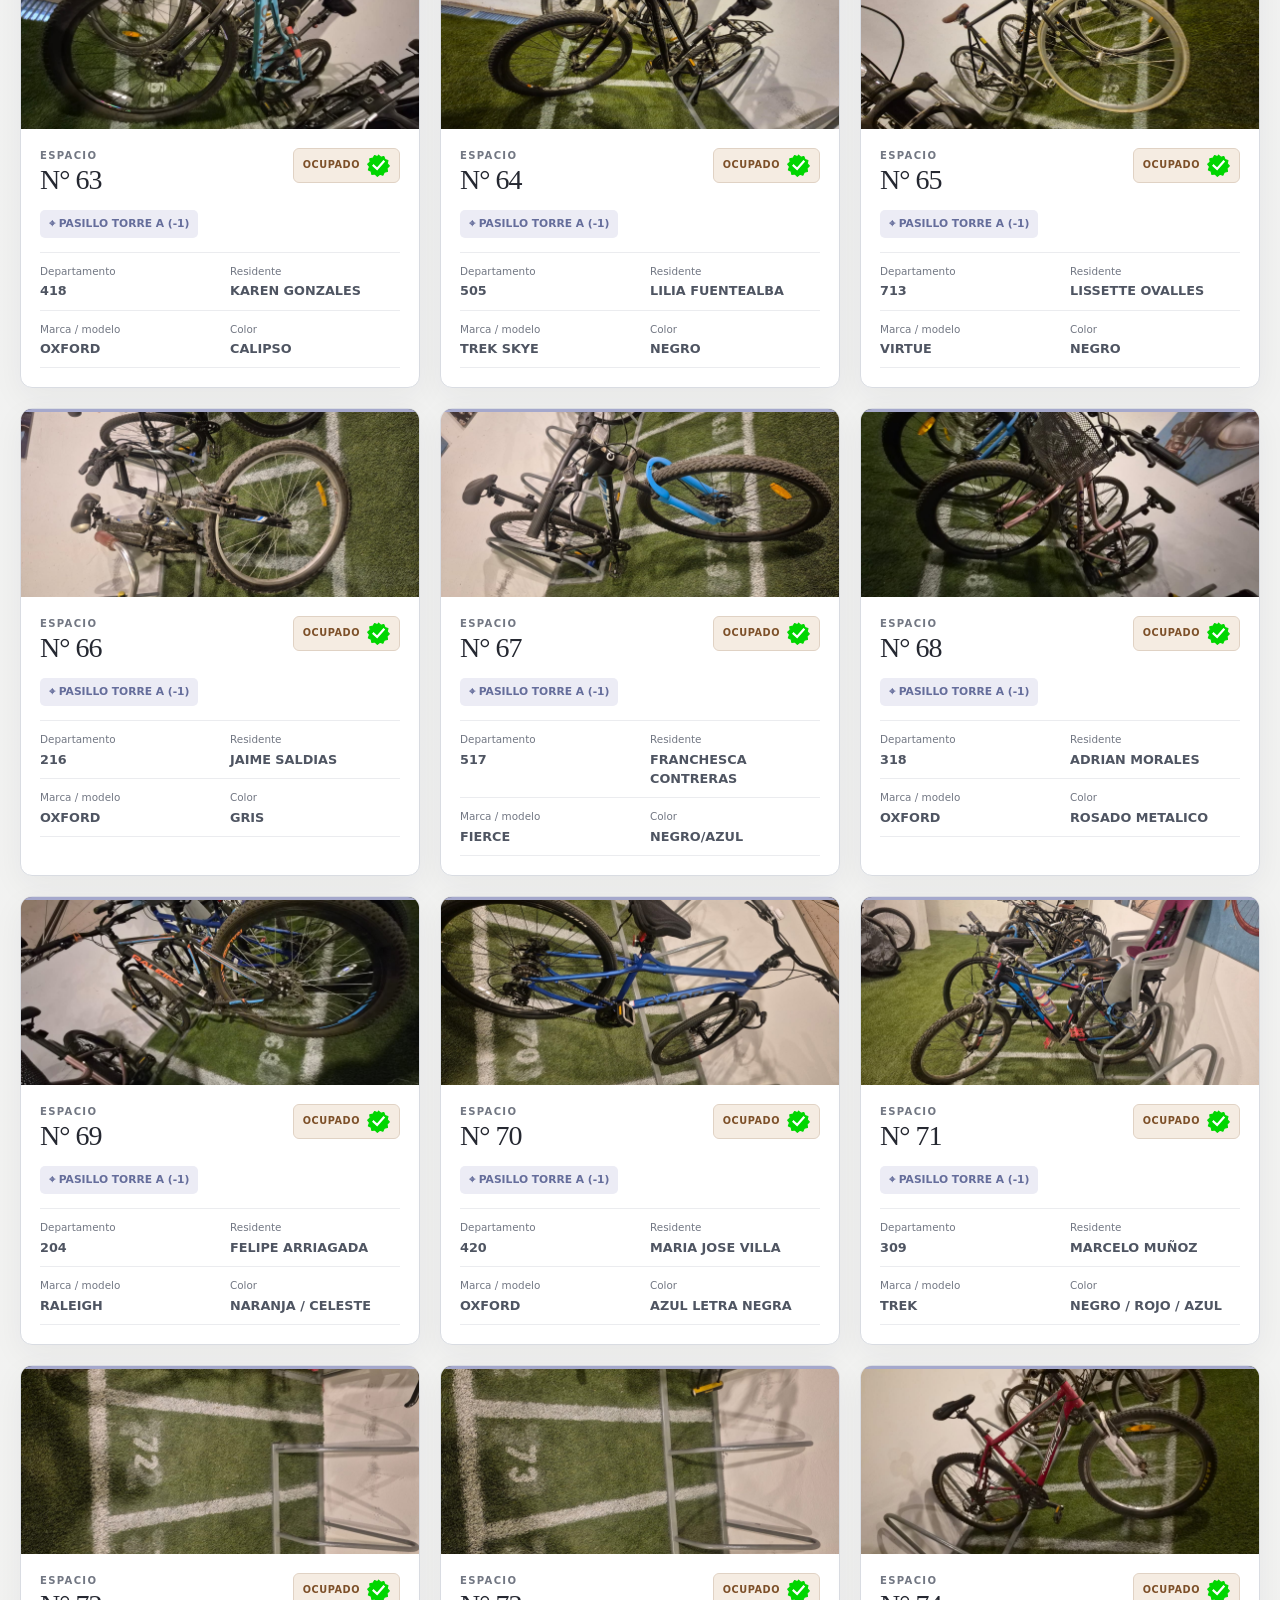
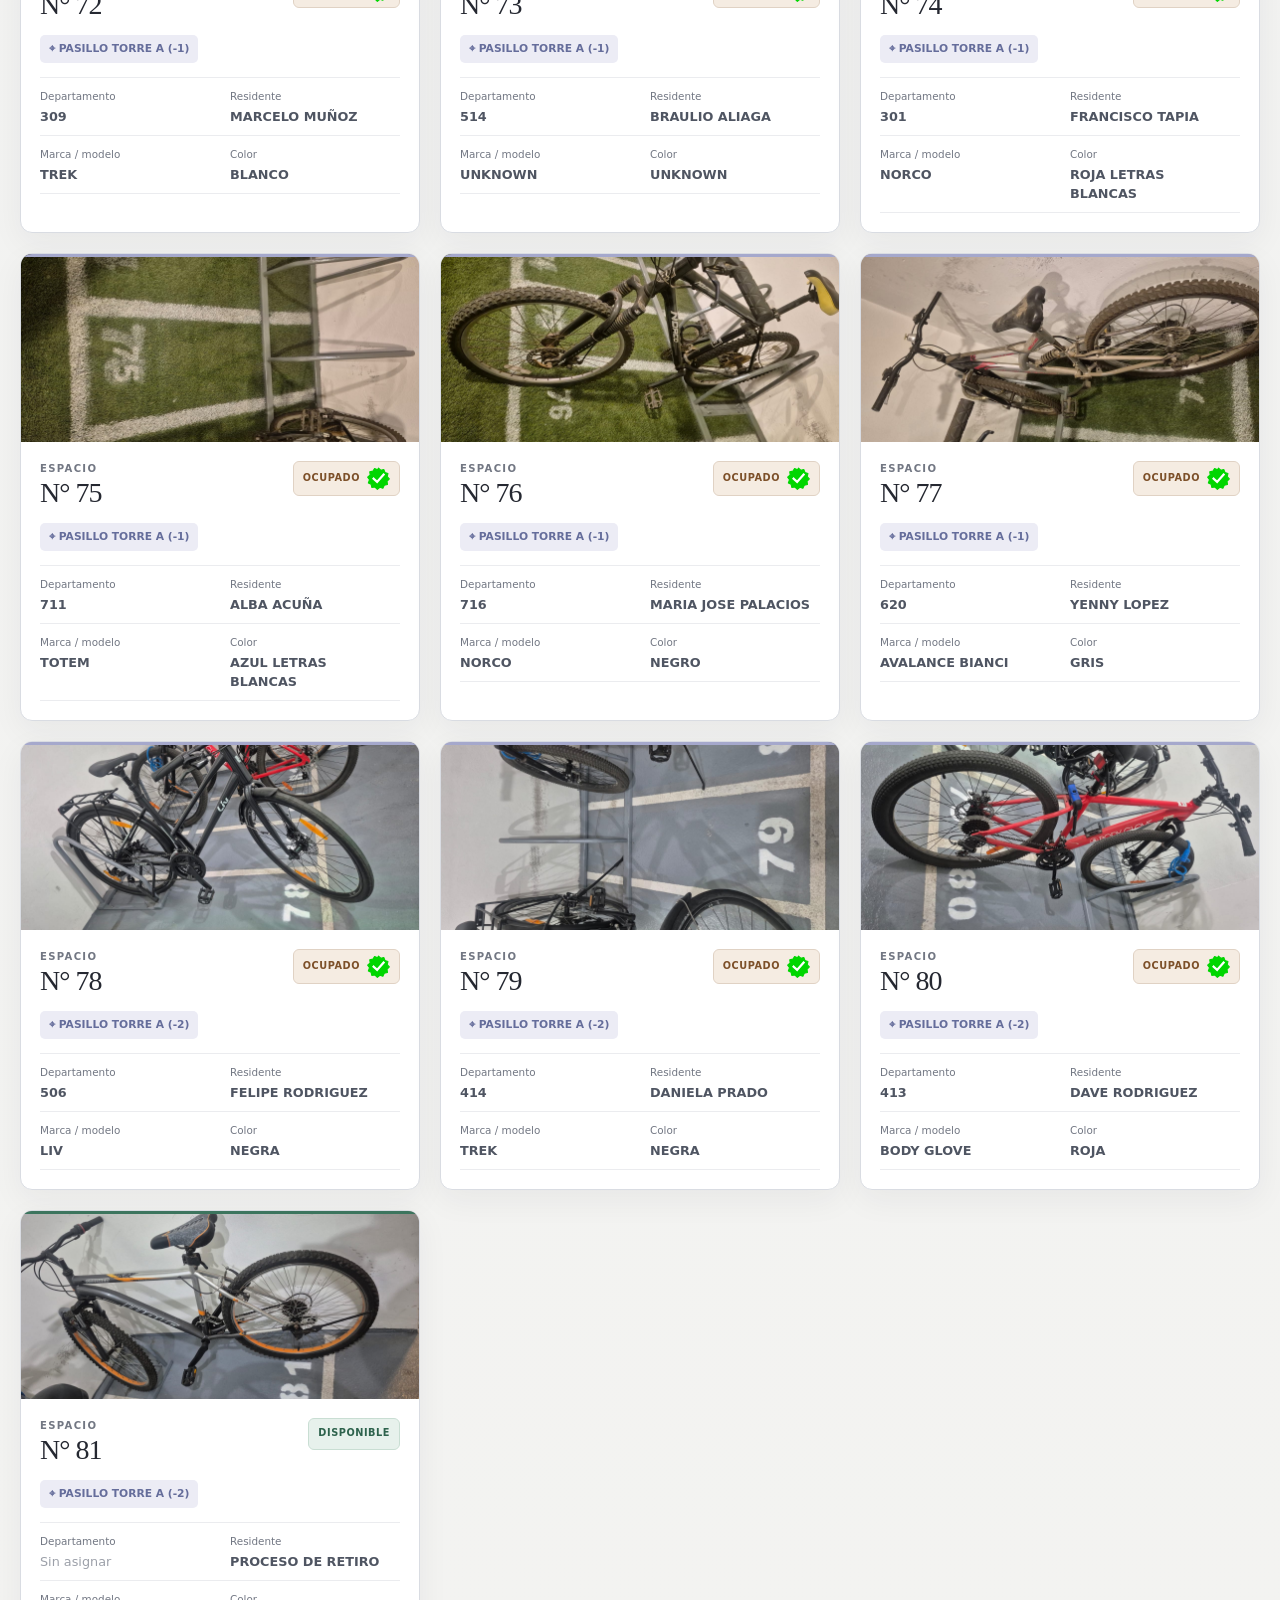
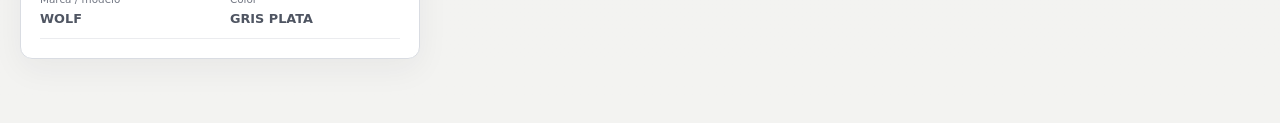
==== commit 85d94c9b: "Cambio de aspecto" ====
--- a/index.html
+++ b/index.html
@@ -10,10 +10,16 @@
 <body>
   <a class='skip' href='#listado'>Saltar al listado</a>
   <main class='page'>
+    <nav class='site-header' aria-label='Identidad del edificio'>
+      <a class='brand' href='./index.html' aria-label='Concepto Style Ñuñoa · Inicio'>
+        <img class='brand-logo' src='./images/logo-concepto-style.svg' alt='Edificio Concepto Style Ñuñoa'>
+      </a>
+      <span class='site-context'><i aria-hidden='true'></i> Gestión de espacios</span>
+    </nav>
     <header class='hero'>
       <div class='hero-inner'>
-        <div>
-          <p class='eyebrow'>Administración residencial</p>
+        <div class='hero-copy'>
+          <p class='eyebrow'>Comunidad &amp; espacios</p>
           <h1>Control de Bicicleteros</h1>
           <p class='intro'>Consulta la ocupación, ubicación y datos de cada espacio del edificio Concepto Style Ñuñoa.</p>
           <div class='meta'><span id='sourceLabel'>Fuente: cargando datos…</span><span id='updatedLabel'></span></div>
--- a/styles.css
+++ b/styles.css
@@ -1,51 +1,334 @@
-:root{color-scheme:light;--ink:#172033;--muted:#667085;--line:#e3e8ef;--panel:#fff;--canvas:#f3f6fa;--navy:#0b1730;--blue:#2563eb;--blue-soft:#eff6ff;--green:#0f9f6e;--green-soft:#ecfdf5;--amber:#b85f06;--amber-soft:#fff7e6;--danger:#b42318;--shadow:0 18px 50px rgba(29,41,57,.08)}
-*{box-sizing:border-box}html{scroll-behavior:smooth}html,body{max-width:100%;overflow-x:hidden}
-body{margin:0;min-height:100vh;background:radial-gradient(circle at 10% 0%,rgba(37,99,235,.08),transparent 28rem),var(--canvas);color:var(--ink);font-family:Inter,ui-sans-serif,system-ui,-apple-system,'Segoe UI',sans-serif;line-height:1.5}
-button,input,select{font:inherit}.skip{position:fixed;top:10px;left:10px;z-index:100;padding:9px 13px;border-radius:9px;background:#fff;color:var(--blue);font-weight:800;transform:translateY(-160%)}.skip:focus{transform:none}
-.page{width:min(1440px,calc(100% - 32px));margin:auto;padding:28px 0 56px}
-.hero{position:relative;isolation:isolate;overflow:hidden;border-radius:26px;background:var(--navy);box-shadow:0 24px 70px rgba(11,23,48,.2);color:#fff}
-.hero:before{position:absolute;inset:0;z-index:-2;background:linear-gradient(90deg,rgba(5,13,30,.98),rgba(7,20,43,.84) 52%,rgba(7,20,43,.42)),url('./images/edificio.png') center/cover;content:''}
-.hero:after{position:absolute;right:-90px;bottom:-170px;z-index:-1;width:420px;height:420px;border:70px solid rgba(96,165,250,.13);border-radius:50%;content:''}
-.hero-inner{display:grid;grid-template-columns:minmax(0,1fr) minmax(420px,.85fr);gap:36px;align-items:end;min-height:270px;padding:34px}
-.eyebrow{display:flex;gap:9px;align-items:center;margin:0 0 14px;color:#93c5fd;font-size:.73rem;font-weight:850;letter-spacing:.12em;text-transform:uppercase}.eyebrow:before{width:8px;height:8px;border-radius:50%;background:#60a5fa;box-shadow:0 0 0 6px rgba(96,165,250,.13);content:''}
-h1{margin:0;font-size:clamp(2rem,4vw,3.65rem);line-height:1.02;letter-spacing:-.055em}.intro{max-width:640px;margin:15px 0 0;color:#cbd5e1;font-size:clamp(.95rem,1.5vw,1.08rem)}.meta{display:flex;flex-wrap:wrap;gap:8px 18px;margin-top:22px;color:#94a3b8;font-size:.78rem}
-.stats{display:grid;grid-template-columns:repeat(2,minmax(0,1fr));gap:12px}.stat{min-height:92px;padding:16px 18px;border:1px solid rgba(255,255,255,.13);border-radius:16px;background:rgba(9,20,42,.72);backdrop-filter:blur(14px)}.stat span{display:block;margin-bottom:4px;color:#9fb0c8;font-size:.7rem;font-weight:800;letter-spacing:.07em;text-transform:uppercase}.stat strong{font-size:1.8rem;letter-spacing:-.04em}.stat.occupied strong{color:#6ee7b7}.stat.available strong{color:#fda4af}.stat.visible strong{color:#93c5fd}
-.toolbar{position:sticky;top:12px;z-index:20;display:grid;grid-template-columns:minmax(250px,1.4fr) repeat(3,minmax(150px,.65fr)) auto;gap:12px;align-items:end;margin-top:22px;padding:18px;border:1px solid rgba(227,232,239,.9);border-radius:20px;background:rgba(255,255,255,.94);box-shadow:var(--shadow);backdrop-filter:blur(16px)}
-.field{min-width:0}.field label{display:block;margin-bottom:6px;color:#475467;font-size:.7rem;font-weight:850;letter-spacing:.07em;text-transform:uppercase}.control{width:100%;min-width:0;max-width:100%;height:44px;border:1px solid #d0d5dd;border-radius:12px;outline:0;background:#fff;color:var(--ink)}input.control{padding:0 14px}select.control{padding:0 10px}.control:focus{border-color:#84adff;box-shadow:0 0 0 4px rgba(37,99,235,.12)}
-.button{height:44px;padding:0 16px;border:1px solid #d0d5dd;border-radius:12px;background:#fff;color:#344054;cursor:pointer;font-size:.84rem;font-weight:800;white-space:nowrap}.button:hover:not(:disabled){background:#f8fafc}.button:disabled{cursor:default;opacity:.45}
-.results{display:flex;gap:18px;align-items:center;justify-content:space-between;min-height:54px;padding:14px 4px 10px;color:var(--muted);font-size:.88rem}.results strong{color:#344054}.legend{display:flex;gap:14px}.legend span{display:flex;gap:7px;align-items:center}.dot{width:8px;height:8px;border-radius:50%;background:var(--green)}.dot.free{background:var(--danger)}
-.notice{margin-bottom:18px;padding:16px 18px;border:1px solid #fda29b;border-radius:14px;background:#fff1f0;color:var(--danger)}.cards{display:grid;grid-template-columns:repeat(auto-fill,minmax(min(100%,300px),1fr));gap:18px}
-.card{display:flex;min-width:0;min-height:390px;overflow:hidden;flex-direction:column;border:1px solid var(--line);border-radius:20px;background:var(--panel);box-shadow:0 8px 28px rgba(29,41,57,.055);transition:.2s}.card:hover{border-color:#c8d3e1;box-shadow:0 18px 42px rgba(29,41,57,.11);transform:translateY(-3px)}
-.media{position:relative;display:grid;height:178px;overflow:hidden;place-items:center;background:linear-gradient(135deg,rgba(37,99,235,.08),transparent),#e9eef5}.media img{width:100%;height:100%;object-fit:cover;transition:transform .35s}.card:hover .media img{transform:scale(1.035)}
-.image-button{position:relative;width:100%;height:100%;overflow:hidden;padding:0;border:0;background:transparent;cursor:zoom-in}.image-button:focus-visible{outline:4px solid #60a5fa;outline-offset:-4px}.default-media img{object-fit:contain;padding:24px}.zoom-hint{position:absolute;right:11px;bottom:11px;padding:6px 9px;border-radius:9px;background:rgba(8,18,38,.78);color:#fff;font-size:.68rem;font-weight:800;opacity:0;transform:translateY(5px);transition:.2s;backdrop-filter:blur(7px)}.image-button:hover .zoom-hint,.image-button:focus-visible .zoom-hint{opacity:1;transform:none}
-.fallback{max-width:240px;padding:18px;color:#7a889b;text-align:center;font-size:.8rem}.fallback b{display:block;font-size:1.6rem;opacity:.55}
-.card-body{display:flex;flex:1;flex-direction:column;padding:17px}.card-top{display:flex;gap:14px;align-items:flex-start;justify-content:space-between}.space-label{display:block;color:#98a2b3;font-size:.66rem;font-weight:850;letter-spacing:.1em;text-transform:uppercase}.space-number{margin:0;font-size:1.55rem;line-height:1.1;letter-spacing:-.04em}
-.badge{display:inline-flex;gap:7px;align-items:center;padding:6px 9px;border-radius:999px;background:transparent;color:#08734f;font-size:.65rem;font-weight:900;letter-spacing:.04em}.badge:before{width:7px;height:7px;border-radius:50%;background:var(--green);content:''}.badge.free{background:transparent;color:var(--danger)}.badge.free:before{background:var(--danger)}
-.zone{align-self:flex-start;margin:15px 0 13px;padding:6px 9px;border-radius:8px;background:var(--blue-soft);color:#1d4ed8;font-size:.68rem;font-weight:850}.details{display:grid;grid-template-columns:1fr 1fr;margin:0;border-top:1px solid #edf0f4}.detail{min-width:0;padding:11px 8px 9px 0;border-bottom:1px solid #edf0f4}.detail:nth-child(even){padding-left:10px}.detail dt{margin:0 0 2px;color:#98a2b3;font-size:.67rem}.detail dd{overflow-wrap:anywhere;margin:0;color:#344054;font-size:.8rem;font-weight:680}.detail dd.missing{color:#b2bac6;font-weight:520}
-.observation{margin:13px 0 0;padding:10px 11px;border-left:3px solid #f59e0b;border-radius:0 9px 9px 0;background:#fffbeb;color:#7c4a03;font-size:.74rem}.state{grid-column:1/-1;padding:60px 24px;border:1px dashed #cbd5e1;border-radius:20px;background:rgba(255,255,255,.66);color:var(--muted);text-align:center}.state strong{display:block;margin-bottom:4px;color:#344054}.spinner{width:28px;height:28px;margin:0 auto 12px;border:3px solid #dbe4f0;border-top-color:var(--blue);border-radius:50%;animation:spin .8s linear infinite}
-.viewer{width:min(94vw,1100px);max-width:none;padding:0;border:0;border-radius:20px;background:#071227;color:#fff;box-shadow:0 30px 100px rgba(2,6,23,.5)}.viewer::backdrop{background:rgba(2,6,23,.82);backdrop-filter:blur(5px)}.viewer-shell{position:relative;display:grid;min-height:260px;place-items:center;padding:48px 24px 18px}.viewer-image{display:block;max-width:100%;max-height:78vh;border-radius:12px;object-fit:contain}.viewer-close{position:absolute;top:12px;right:12px;width:38px;height:38px;border:1px solid rgba(255,255,255,.2);border-radius:50%;background:rgba(255,255,255,.1);color:#fff;cursor:pointer;font-size:1.45rem;line-height:1}.viewer-close:hover,.viewer-close:focus-visible{background:#fff;color:#071227}.viewer-caption{margin:14px 0 0;color:#cbd5e1;font-size:.84rem;text-align:center}
-[hidden]{display:none!important}@keyframes spin{to{transform:rotate(360deg)}}
-@media(max-width:1060px){.hero-inner{grid-template-columns:1fr}.toolbar{grid-template-columns:1fr 1fr}.search-field{grid-column:1/-1}}
-@media(max-width:680px){.page{width:calc(100% - 20px);padding-top:10px}.hero{border-radius:20px}.hero-inner{min-height:0;padding:25px 20px}.stat{min-height:78px;padding:13px}.stat strong{font-size:1.45rem}.toolbar{position:static;grid-template-columns:1fr;padding:14px}.search-field{grid-column:auto}.results{align-items:flex-start;flex-direction:column;gap:7px}.cards{grid-template-columns:1fr}}
-@media(prefers-reduced-motion:reduce){*,*:before,*:after{scroll-behavior:auto!important;transition-duration:.01ms!important;animation-duration:.01ms!important}}
-
-.card .space-label,.card .detail dt,.card .detail dd.missing{color:#667085}
-
-/* Sello junto al estado ocupado. */
-.badge{min-height:40px;flex-shrink:0;white-space:nowrap}
-.badge:not(.free)::before{content:none}
-.verified-icon{display:block;width:28px;height:28px;flex-shrink:0}
-
-/* Acceso destacado a la galeria para residentes. */
-a.button{display:inline-flex;align-items:center;justify-content:center;text-decoration:none}
-.primary-button{background:var(--blue);border-color:var(--blue);color:#fff}
-.primary-button:hover:not(:disabled){background:#1d4ed8;border-color:#1d4ed8;color:#fff}
-.identify-banner{display:flex;align-items:center;justify-content:space-between;gap:20px;margin-top:22px;padding:20px 24px;border:1px solid #dbe5f3;border-radius:18px;background:#eff6ff;animation:identify-highlight 2.4s ease-in-out infinite}
-.identify-banner strong{color:var(--navy);font-size:1.1rem}.identify-banner p{margin:4px 0 0;color:#475467;font-size:.85rem}
-button:focus-visible,a:focus-visible{outline:3px solid #60a5fa;outline-offset:3px}
-@keyframes identify-highlight{
-  0%,15%,100%{background-color:#eff6ff;border-color:#bfdbfe;box-shadow:0 0 0 0 rgba(59,130,246,0),0 4px 16px rgba(37,99,235,.03)}
-  45%,65%{background-color:#bfdbfe;border-color:#60a5fa;box-shadow:0 0 0 3px rgba(59,130,246,.12),0 6px 20px rgba(37,99,235,.10)}
-}
-@media(max-width:680px){.identify-banner{align-items:stretch;flex-direction:column;padding:18px}.identify-banner .button{height:auto;min-height:44px;white-space:normal;text-align:center}}
-@media(prefers-reduced-motion:reduce){.identify-banner{animation:none!important;background-color:#eff6ff;border-color:#dbe5f3}}
+:root {
+  color-scheme: light;
+  --ink: #252831;
+  --ink-soft: #4f5562;
+  --muted: #727783;
+  --line: #d9dce2;
+  --line-strong: #c7cad1;
+  --panel: #fff;
+  --paper: #f8f8f6;
+  --canvas: #eceef1;
+  --charcoal: #2b2f37;
+  --lavender: #a5a8cc;
+  --lavender-deep: #656d9b;
+  --lavender-soft: #ececf5;
+  --green: #3c755e;
+  --green-soft: #e7f1ec;
+  --amber: #a66f3d;
+  --amber-soft: #f5ece2;
+  --danger: #9b4b48;
+  --shadow: 0 18px 55px rgba(37, 40, 49, .08);
+  --shadow-lg: 0 28px 80px rgba(37, 40, 49, .14);
+}
+
+* { box-sizing: border-box; }
+html { scroll-behavior: smooth; }
+html, body { max-width: 100%; overflow-x: hidden; }
+body {
+  margin: 0;
+  min-height: 100vh;
+  background:
+    radial-gradient(circle at 8% 0%, rgba(165, 168, 204, .35), transparent 28rem),
+    linear-gradient(180deg, #e9e9f0 0, var(--canvas) 19rem, #f3f3f1 100%);
+  color: var(--ink);
+  font-family: Inter, ui-sans-serif, system-ui, -apple-system, "Segoe UI", sans-serif;
+  line-height: 1.5;
+}
+
+button, input, select, textarea { font: inherit; }
+.skip {
+  position: fixed;
+  top: 10px;
+  left: 10px;
+  z-index: 100;
+  padding: 9px 13px;
+  border-radius: 6px;
+  background: #fff;
+  color: var(--lavender-deep);
+  font-weight: 800;
+  transform: translateY(-160%);
+}
+.skip:focus { transform: none; }
+.page { width: min(1480px, calc(100% - 40px)); margin: auto; padding: 20px 0 64px; }
+
+.site-header {
+  display: flex;
+  min-height: 58px;
+  align-items: center;
+  justify-content: space-between;
+  gap: 20px;
+  padding: 0 4px;
+}
+.brand { display: inline-flex; align-items: center; color: var(--ink); text-decoration: none; }
+.brand-logo {
+  display: block;
+  width: clamp(176px, 16vw, 228px);
+  height: auto;
+}
+.site-context, .header-link {
+  display: inline-flex;
+  align-items: center;
+  gap: 8px;
+  color: var(--ink-soft);
+  font-size: .73rem;
+  font-weight: 750;
+  letter-spacing: .035em;
+  text-decoration: none;
+}
+.site-context i { width: 7px; height: 7px; border-radius: 50%; background: var(--green); box-shadow: 0 0 0 5px rgba(60, 117, 94, .11); }
+.header-link { padding-bottom: 3px; border-bottom: 1px solid var(--line-strong); }
+.header-link:hover { color: var(--lavender-deep); border-color: var(--lavender-deep); }
+
+.hero {
+  position: relative;
+  isolation: isolate;
+  min-height: 430px;
+  overflow: hidden;
+  border: 1px solid rgba(255, 255, 255, .7);
+  border-radius: 18px;
+  background: var(--paper);
+  box-shadow: var(--shadow-lg);
+}
+.hero::before {
+  position: absolute;
+  inset: 0 0 0 47%;
+  z-index: -2;
+  background: url("./images/edificio.png") center / cover no-repeat;
+  content: "";
+}
+.hero::after {
+  position: absolute;
+  inset: 0;
+  z-index: -1;
+  background: linear-gradient(90deg, var(--paper) 0%, var(--paper) 41%, rgba(248, 248, 246, .82) 52%, rgba(49, 53, 67, .08) 73%, rgba(46, 49, 63, .28));
+  content: "";
+}
+.hero-inner {
+  display: grid;
+  min-height: 430px;
+  grid-template-columns: minmax(0, 1.08fr) minmax(360px, .92fr);
+  gap: 42px;
+  align-items: end;
+  padding: 48px;
+}
+.hero-copy { align-self: center; max-width: 650px; }
+.eyebrow {
+  display: flex;
+  gap: 11px;
+  align-items: center;
+  margin: 0 0 20px;
+  color: var(--lavender-deep);
+  font-size: .7rem;
+  font-weight: 850;
+  letter-spacing: .16em;
+  text-transform: uppercase;
+}
+.eyebrow::before { width: 32px; height: 1px; background: currentColor; content: ""; }
+h1 {
+  max-width: 700px;
+  margin: 0;
+  font-family: Georgia, "Times New Roman", serif;
+  font-size: clamp(2.9rem, 5vw, 5.25rem);
+  font-weight: 500;
+  line-height: .96;
+  letter-spacing: -.055em;
+}
+.intro { max-width: 590px; margin: 22px 0 0; color: var(--ink-soft); font-size: clamp(.98rem, 1.35vw, 1.12rem); }
+.meta { display: flex; flex-wrap: wrap; gap: 8px 20px; margin-top: 28px; color: var(--muted); font-size: .74rem; }
+
+.stats {
+  display: grid;
+  width: 100%;
+  max-width: 420px;
+  justify-self: end;
+  grid-template-columns: repeat(2, minmax(0, 1fr));
+  gap: 1px;
+  overflow: hidden;
+  border: 1px solid rgba(255, 255, 255, .28);
+  border-radius: 10px;
+  background: rgba(255, 255, 255, .25);
+  box-shadow: 0 18px 44px rgba(30, 34, 44, .22);
+  backdrop-filter: blur(15px);
+}
+.stat { min-height: 96px; padding: 17px 19px; background: rgba(39, 43, 52, .84); color: #fff; }
+.stat span { display: block; margin-bottom: 7px; color: #d5d6dc; font-size: .65rem; font-weight: 800; letter-spacing: .09em; text-transform: uppercase; }
+.stat strong { font-family: Georgia, "Times New Roman", serif; font-size: 2rem; font-weight: 500; line-height: 1; }
+.stat.occupied strong { color: #e1c3a0; }
+.stat.available strong { color: #a9d5c0; }
+.stat.visible strong { color: #c8c9e4; }
+
+.identify-banner {
+  position: relative;
+  display: flex;
+  align-items: center;
+  justify-content: space-between;
+  gap: 28px;
+  margin-top: 24px;
+  padding: 22px 26px 22px 34px;
+  overflow: hidden;
+  border: 1px solid var(--line);
+  border-radius: 12px;
+  background: rgba(255, 255, 255, .82);
+  box-shadow: 0 12px 35px rgba(37, 40, 49, .05);
+}
+.identify-banner::before { position: absolute; inset: 0 auto 0 0; width: 6px; background: var(--lavender); content: ""; }
+.identify-banner strong { color: var(--ink); font-family: Georgia, "Times New Roman", serif; font-size: 1.35rem; font-weight: 500; }
+.identify-banner p { margin: 4px 0 0; color: var(--muted); font-size: .85rem; }
+
+.toolbar {
+  position: sticky;
+  top: 12px;
+  z-index: 20;
+  display: grid;
+  grid-template-columns: minmax(250px, 1.4fr) repeat(3, minmax(150px, .65fr)) auto;
+  gap: 12px;
+  align-items: end;
+  margin-top: 24px;
+  padding: 17px;
+  border: 1px solid rgba(207, 210, 217, .92);
+  border-radius: 12px;
+  background: rgba(248, 248, 246, .92);
+  box-shadow: var(--shadow);
+  backdrop-filter: blur(18px);
+}
+.field { min-width: 0; }
+.field label { display: block; margin-bottom: 7px; color: var(--ink-soft); font-size: .66rem; font-weight: 850; letter-spacing: .09em; text-transform: uppercase; }
+.control {
+  width: 100%;
+  min-width: 0;
+  max-width: 100%;
+  height: 45px;
+  border: 1px solid var(--line-strong);
+  border-radius: 7px;
+  outline: 0;
+  background: rgba(255, 255, 255, .88);
+  color: var(--ink);
+}
+input.control { padding: 0 14px; }
+select.control { padding: 0 11px; }
+.control:focus { border-color: var(--lavender-deep); box-shadow: 0 0 0 4px rgba(101, 109, 155, .12); }
+.button {
+  display: inline-flex;
+  height: 45px;
+  align-items: center;
+  justify-content: center;
+  padding: 0 17px;
+  border: 1px solid var(--line-strong);
+  border-radius: 7px;
+  background: rgba(255, 255, 255, .88);
+  color: var(--ink-soft);
+  cursor: pointer;
+  font-size: .8rem;
+  font-weight: 800;
+  text-decoration: none;
+  white-space: nowrap;
+  transition: background .18s, border-color .18s, color .18s, transform .18s;
+}
+.button:hover:not(:disabled) { border-color: #aeb2bb; background: #fff; color: var(--ink); transform: translateY(-1px); }
+.button:disabled { cursor: default; opacity: .45; }
+.primary-button { border-color: var(--charcoal); background: var(--charcoal); color: #fff; }
+.primary-button:hover:not(:disabled) { border-color: var(--lavender-deep); background: var(--lavender-deep); color: #fff; }
+button:focus-visible, a:focus-visible { outline: 3px solid rgba(101, 109, 155, .48); outline-offset: 3px; }
+
+.results { display: flex; min-height: 60px; align-items: center; justify-content: space-between; gap: 18px; padding: 16px 4px 11px; color: var(--muted); font-size: .83rem; }
+.results strong { color: var(--ink); }
+.legend { display: flex; gap: 16px; }
+.legend span { display: flex; align-items: center; gap: 7px; }
+.dot { width: 8px; height: 8px; border-radius: 50%; background: var(--amber); }
+.dot.free { background: var(--green); }
+.notice { margin-bottom: 18px; padding: 16px 18px; border: 1px solid #d7a5a2; border-radius: 8px; background: #f9eeee; color: var(--danger); }
+
+.cards { display: grid; grid-template-columns: repeat(auto-fill, minmax(min(100%, 310px), 1fr)); gap: 20px; }
+.card {
+  position: relative;
+  display: flex;
+  min-width: 0;
+  min-height: 405px;
+  overflow: hidden;
+  flex-direction: column;
+  border: 1px solid var(--line);
+  border-radius: 12px;
+  background: var(--panel);
+  box-shadow: 0 10px 32px rgba(37, 40, 49, .055);
+  transition: border-color .22s, box-shadow .22s, transform .22s;
+}
+.card::after { position: absolute; inset: 0 0 auto; height: 3px; background: var(--lavender); content: ""; }
+.card.available::after { background: var(--green); }
+.card:hover { border-color: #c1c4cb; box-shadow: 0 22px 48px rgba(37, 40, 49, .12); transform: translateY(-4px); }
+.media { position: relative; display: grid; height: 188px; overflow: hidden; place-items: center; background: linear-gradient(145deg, #e6e7ec, #f4f4f2); }
+.media img { width: 100%; height: 100%; object-fit: cover; transition: transform .4s; }
+.card:hover .media img { transform: scale(1.035); }
+.image-button { position: relative; width: 100%; height: 100%; overflow: hidden; padding: 0; border: 0; background: transparent; cursor: zoom-in; }
+.image-button:focus-visible { outline: 4px solid var(--lavender); outline-offset: -4px; }
+.default-media img { object-fit: contain; padding: 27px; opacity: .82; }
+.zoom-hint { position: absolute; right: 12px; bottom: 12px; padding: 6px 9px; border-radius: 5px; background: rgba(38, 42, 51, .82); color: #fff; font-size: .65rem; font-weight: 800; opacity: 0; transform: translateY(5px); transition: .2s; backdrop-filter: blur(7px); }
+.image-button:hover .zoom-hint, .image-button:focus-visible .zoom-hint { opacity: 1; transform: none; }
+.fallback { max-width: 240px; padding: 18px; color: #787e89; text-align: center; font-size: .8rem; }
+.fallback b { display: block; font-size: 1.6rem; opacity: .55; }
+
+.card-body { display: flex; flex: 1; flex-direction: column; padding: 19px; }
+.card-top { display: flex; align-items: flex-start; justify-content: space-between; gap: 14px; }
+.space-label { display: block; color: var(--muted); font-size: .63rem; font-weight: 850; letter-spacing: .13em; text-transform: uppercase; }
+.space-number { margin: 3px 0 0; font-family: Georgia, "Times New Roman", serif; font-size: 1.75rem; font-weight: 500; line-height: 1; letter-spacing: -.035em; }
+.badge { display: inline-flex; min-height: 32px; flex-shrink: 0; align-items: center; gap: 7px; padding: 5px 9px; border: 1px solid #e0d2c4; border-radius: 6px; background: var(--amber-soft); color: #7d5029; font-size: .61rem; font-weight: 900; letter-spacing: .055em; white-space: nowrap; }
+.badge::before { content: none; }
+.badge.free { border-color: #c9ded3; background: var(--green-soft); color: #2d624c; }
+.verified-icon { display: block; width: 23px; height: 23px; flex-shrink: 0; }
+.zone { align-self: flex-start; margin: 16px 0 14px; padding: 6px 9px; border-radius: 5px; background: var(--lavender-soft); color: var(--lavender-deep); font-size: .67rem; font-weight: 850; }
+.details { display: grid; grid-template-columns: 1fr 1fr; margin: 0; border-top: 1px solid #ebecef; }
+.detail { min-width: 0; padding: 11px 8px 9px 0; border-bottom: 1px solid #ebecef; }
+.detail:nth-child(even) { padding-left: 10px; }
+.detail dt { margin: 0 0 2px; color: var(--muted); font-size: .65rem; }
+.detail dd { overflow-wrap: anywhere; margin: 0; color: var(--ink-soft); font-size: .8rem; font-weight: 680; }
+.detail dd.missing { color: #9ca0a9; font-weight: 520; }
+.observation { margin: 13px 0 0; padding: 10px 11px; border-left: 3px solid var(--amber); border-radius: 0 6px 6px 0; background: #f9f3ec; color: #76502d; font-size: .74rem; }
+.state { grid-column: 1 / -1; padding: 60px 24px; border: 1px dashed #c4c7ce; border-radius: 12px; background: rgba(255, 255, 255, .58); color: var(--muted); text-align: center; }
+.state strong { display: block; margin-bottom: 4px; color: var(--ink); }
+.spinner { width: 28px; height: 28px; margin: 0 auto 12px; border: 3px solid #d9dbe2; border-top-color: var(--lavender-deep); border-radius: 50%; animation: spin .8s linear infinite; }
+
+.viewer { width: min(94vw, 1100px); max-width: none; padding: 0; border: 0; border-radius: 12px; background: #20232a; color: #fff; box-shadow: 0 30px 100px rgba(21, 23, 29, .55); }
+.viewer::backdrop { background: rgba(27, 29, 36, .84); backdrop-filter: blur(6px); }
+.viewer-shell { position: relative; display: grid; min-height: 260px; place-items: center; padding: 48px 24px 18px; }
+.viewer-image { display: block; max-width: 100%; max-height: 78vh; border-radius: 6px; object-fit: contain; }
+.viewer-close { position: absolute; top: 12px; right: 12px; width: 38px; height: 38px; border: 1px solid rgba(255, 255, 255, .22); border-radius: 50%; background: rgba(255, 255, 255, .08); color: #fff; cursor: pointer; font-size: 1.45rem; line-height: 1; }
+.viewer-close:hover, .viewer-close:focus-visible { background: #fff; color: #20232a; }
+.viewer-caption { margin: 14px 0 0; color: #d1d3d8; font-size: .82rem; text-align: center; }
+[hidden] { display: none !important; }
+@keyframes spin { to { transform: rotate(360deg); } }
+
+@media (max-width: 1060px) {
+  .hero::before { left: 35%; opacity: .42; }
+  .hero::after { background: linear-gradient(90deg, var(--paper) 0%, rgba(248, 248, 246, .97) 47%, rgba(248, 248, 246, .74) 70%, rgba(48, 51, 62, .18)); }
+  .hero-inner { grid-template-columns: 1fr; align-content: end; }
+  .hero-copy { max-width: 680px; }
+  .stats { max-width: 620px; justify-self: start; }
+  .toolbar { grid-template-columns: 1fr 1fr; }
+  .search-field { grid-column: 1 / -1; }
+}
+
+@media (max-width: 680px) {
+  .page { width: calc(100% - 20px); padding-top: 8px; }
+  .site-header { min-height: 54px; }
+  .site-context { font-size: 0; }
+  .site-context i { display: block; }
+  .hero { min-height: 0; padding-top: 174px; border-radius: 12px; }
+  .hero::before { inset: 0 0 auto; height: 174px; opacity: 1; background-position: center; }
+  .hero::after { background: linear-gradient(180deg, rgba(42, 45, 55, .08) 0, rgba(42, 45, 55, .15) 174px, var(--paper) 175px); }
+  .hero-inner { min-height: 0; gap: 28px; padding: 28px 20px 22px; }
+  h1 { font-size: clamp(2.55rem, 13vw, 3.6rem); }
+  .intro { margin-top: 17px; }
+  .meta { margin-top: 20px; }
+  .stats { max-width: none; box-shadow: none; }
+  .stat { min-height: 78px; padding: 13px; }
+  .stat strong { font-size: 1.55rem; }
+  .identify-banner { align-items: stretch; flex-direction: column; gap: 17px; padding: 20px 18px 20px 25px; }
+  .identify-banner .button { height: auto; min-height: 45px; white-space: normal; text-align: center; }
+  .toolbar { position: static; grid-template-columns: 1fr; padding: 14px; }
+  .search-field { grid-column: auto; }
+  .results { align-items: flex-start; flex-direction: column; gap: 7px; }
+  .cards { grid-template-columns: 1fr; }
+}
+
+@media (prefers-reduced-motion: reduce) {
+  *, *::before, *::after { scroll-behavior: auto !important; transition-duration: .01ms !important; animation-duration: .01ms !important; }
+}
